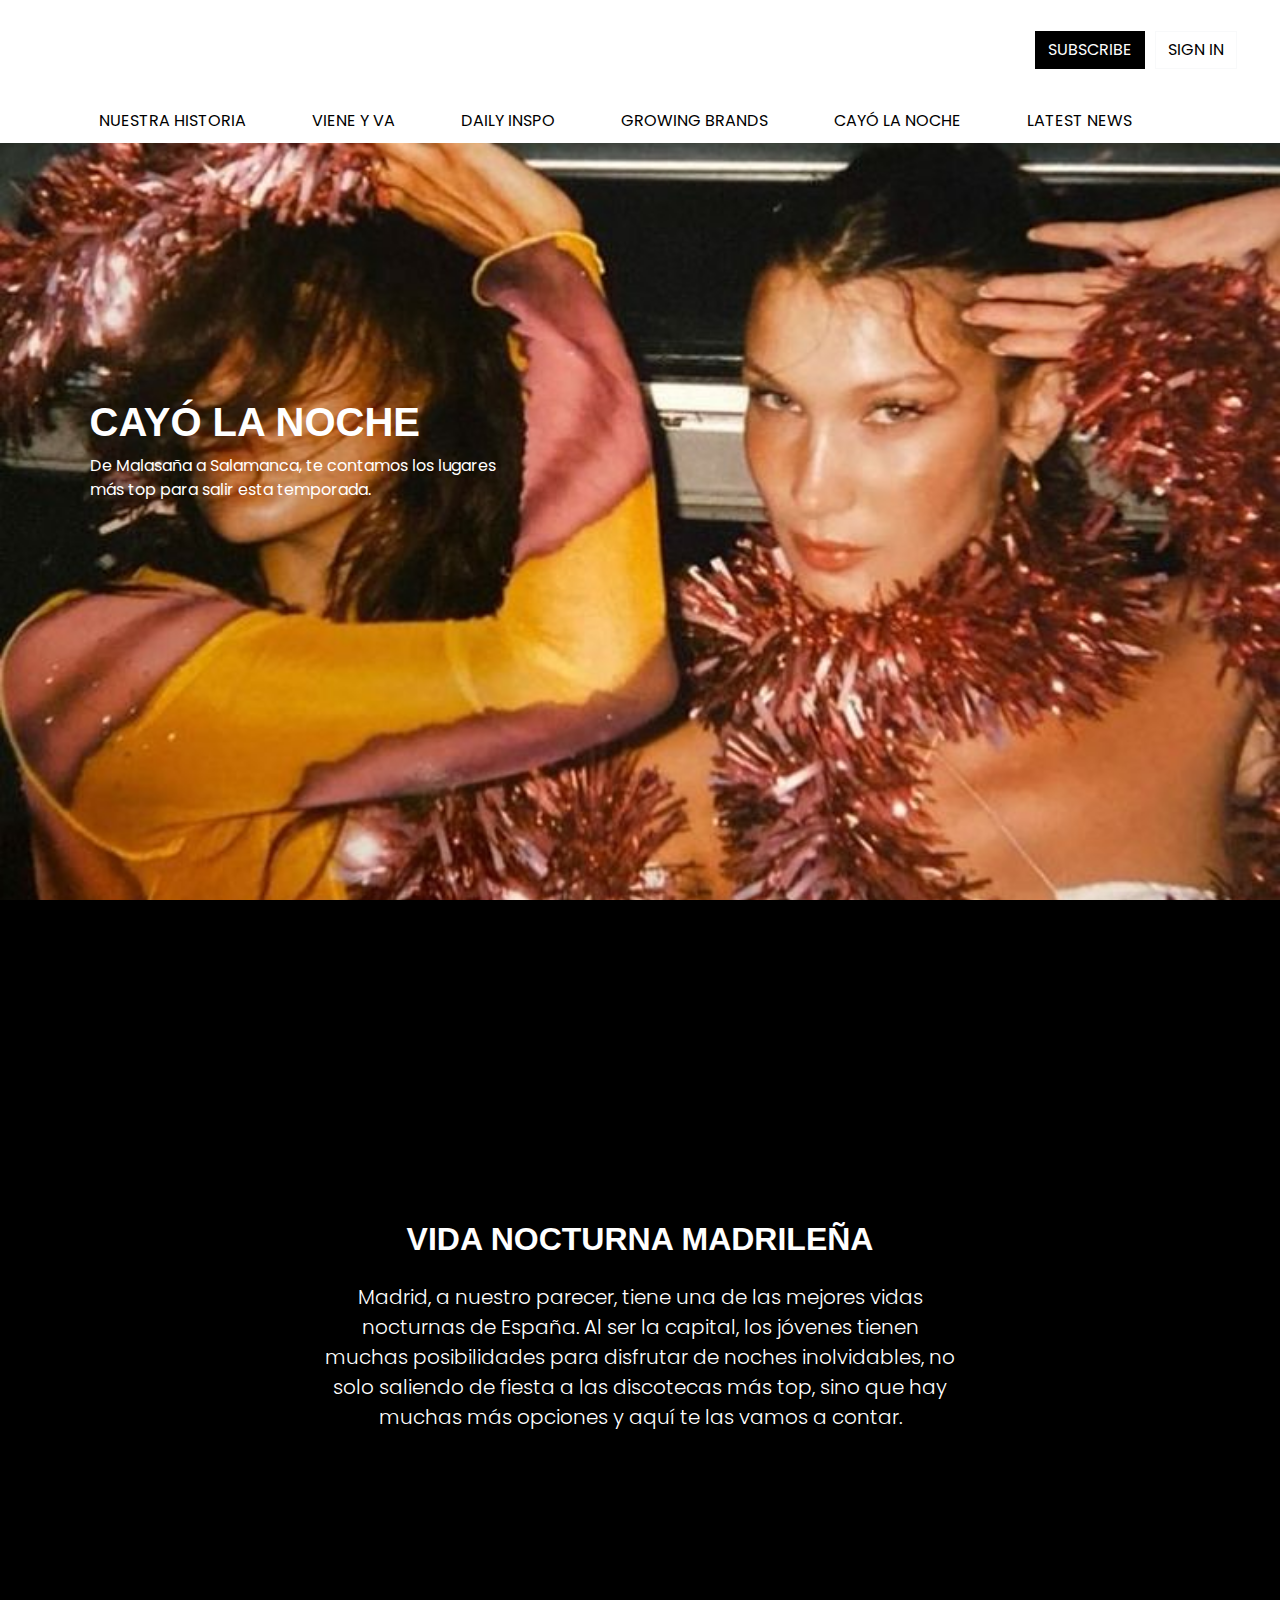
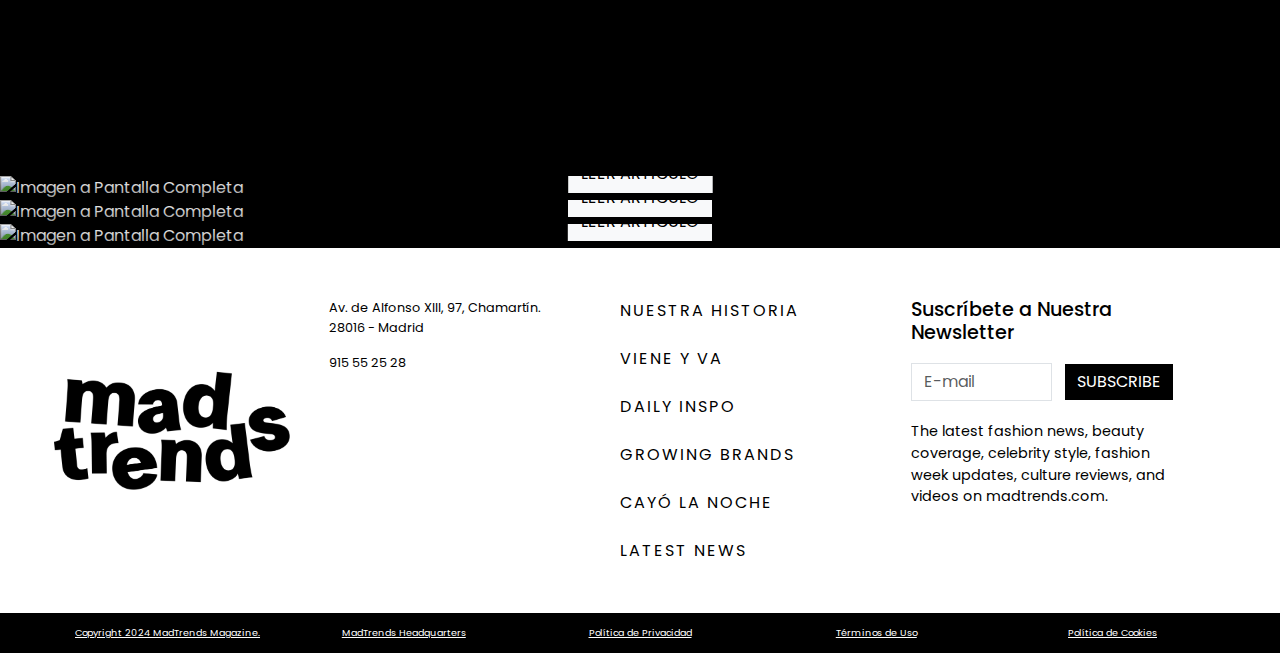
==== cayolanochepag.html @ 578b7a1d "tipografía" ====
<!DOCTYPE html>

<html lang="es">

<head>

    <title>Cayó la Noche</title>
    <meta charset="utf-8">
    <meta name="viewport" content="width=device-width, initial-scale=1.0" />
    <meta http-equiv="X-UA-Compatible" content="ie=edge" />
    <link rel="stylesheet" href="https://use.typekit.net/qhm8wqj.css" />

    <meta charset="UTF-8">
    <meta name="viewport" content="width=device-width, initial-scale=1.0">
    <title>Modal de Texto Grande</title>
    <link href="https://cdn.jsdelivr.net/npm/bootstrap@5.3.0/dist/css/bootstrap.min.css" rel="stylesheet">

    <!-- BOOTSTRAP -->
    <link rel="stylesheet" href="https://cdn.jsdelivr.net/npm/bootstrap@5.3.3/dist/css/bootstrap.min.css" />
        
    <!-- AOS CSS -->
    <link href="https://unpkg.com/aos@2.3.1/dist/aos.css" rel="stylesheet">
    
    <!-- CUSTOM CSS     -->
    <link rel="stylesheet" href="css/style.css"/>
        
    <!-- JQUERY -->
    <script src="https://cdnjs.cloudflare.com/ajax/libs/jquery/3.7.1/jquery.js" integrity="sha512-+k1pnlgt4F1H8L7t3z95o3/KO+o78INEcXTbnoJQ/F2VqDVhWoaiVml/OEHv9HsVgxUaVW+IbiZPUJQfF/YxZw==" crossorigin="anonymous" referrerpolicy="no-referrer"></script>
    
    <!-- AOS JS -->
    <script src="https://unpkg.com/aos@2.3.1/dist/aos.js"></script>

    <!-- Typed.js CDN -->
    <script src="https://unpkg.com/typed.js@2.1.0/dist/typed.umd.js"></script>
 
     <!-- Enlace tipografías -->
     <link rel="preconnect" href="https://fonts.googleapis.com">
     <link rel="preconnect" href="https://fonts.gstatic.com" crossorigin>
     <link href="https://fonts.googleapis.com/css2?family=Poppins:wght@300;500;700;900&display=swap" rel="stylesheet">
 
     <link rel="preconnect" href="https://fonts.googleapis.com">
     <link rel="preconnect" href="https://fonts.gstatic.com" crossorigin>
     <link href="https://fonts.googleapis.com/css2?family=Paytone+One&display=swap" rel="stylesheet">
 
    <!-- Inserción del favicon -->
    <link href="img/home/madtrendslogofavicon.png" rel="icon" type="image/home/png">

    <!-- Flickity CSS -->
    <link rel="stylesheet" href="https://unpkg.com/flickity@2/dist/flickity.min.css">
        
    <!-- Iconos Font Awesome -->
    <script src="https://kit.fontawesome.com/4fff95fcfc.js" crossorigin="anonymous"></script>
    
    
    <!-- Meta Viewport -->
     <meta name="viewport" content="width=device-width,initial-scale=1.0">

    <!-- JQUERY SE DEBE CARGAR SIEMPRE ANTES DE MI SCRIPT -->
    <script src="https://cdnjs.cloudflare.com/ajax/libs/jquery/3.7.1/jquery.min.js" 
    integrity="sha512-v2CJ7UaYy4JwqLDIrZUI/4hqeoQieOmAZNXBeQyjo21dadnwR+8ZaIJVT8EE2iyI61OV8e6M8PP2/4hpQINQ/g=="
    crossorigin="anonymous" referrerpolicy="no-referrer"> </script>


</head>

<body>
    
    <header>

        <div class="header-container">
            <img src="img/noche/nocheheader.jpeg" alt="Imagen de Noche" class="full-width-header">
             <!-- Texto superpuesto -->
        <div class="overlay-text">
            <h1 class="text-start mb-2">CAYÓ LA NOCHE</h1>
            <p class="text-start mb-0">De Malasaña a Salamanca, te contamos los lugares <br> más top para salir esta temporada.</p>
        </div>

            <div class="menu">
                <!-- NAVBAR PRINCIPAL -->
                <nav class="navbar navbar-expand-lg fixed-top">
                    <div class="container-fluid d-flex align-items-center">
                        <!-- Botón de menú hamburguesa -->
                        <button class="navbar-toggler" type="button" data-bs-toggle="collapse" data-bs-target="#navbarNav" aria-controls="navbarNav" aria-expanded="false" aria-label="Toggle navigation">
                            <span class="navbar-toggler-icon"></span>
                        </button>
    
                        <!-- Espacio a la izquierda para centrar el logo -->
                        <div class="d-flex flex-grow-1"></div>
                        <!-- Logo centrado -->
                        <a class="navbar-brand mx-auto" href="#" style="position: absolute; left: 50%; transform: translateX(-50%);">
                            <img id="logo" src="img/home/madtrendslogoblanco.png" alt="MadTrends" class="img-fluid" style="max-height: 10%;">
                        </a>
                        <!-- Botones pegados al margen derecho -->
                        <div class="d-flex flex-grow-1 justify-content-end">
                            <button class="btn btn-light me-2">SUBSCRIBE</button>
                            <button class="btn btn-outline-light">SIGN IN</button>
                        </div>
                    </div>
                    <!-- SUBMENÚ -->
                <div class="submenu navbar-expand-lg">
                    <div class="container-fluid">
                        <ul class="navbar-nav">
                            <li class="nav-item">
                                <a class="nav-link" href="#historia" onclick="closeMenu()">NUESTRA HISTORIA</a>
                            </li>
                            <li class="nav-item">
                                <a class="nav-link" href="#vieneyva" onclick="closeMenu()">VIENE Y VA</a>
                            </li>
                            <li class="nav-item">
                                <a class="nav-link" href="#dailyinspo" onclick="closeMenu()">DAILY INSPO</a>
                            </li>
                            <li class="nav-item">
                                <a class="nav-link" href="#growingbrands" onclick="closeMenu()">GROWING BRANDS</a>
                            </li>
                            <li class="nav-item">
                                <a class="nav-link" href="#cayolanoche" onclick="closeMenu()">CAYÓ LA NOCHE</a>
                            </li>
                            <li class="nav-item">
                                <a class="nav-link" href="#news" onclick="closeMenu()">LATEST NEWS</a>
                            </li>
                        </ul>
                    </div>
                </div>
            </div> 
        </div>
                </nav>
              
                
       
    </header>
      
    <section id="vidanocturna">
        <div class="container text-center">
            <h2 class="mb-4">VIDA NOCTURNA MADRILEÑA</h2>
            <p class="lead mb-4"> Madrid, a nuestro parecer, tiene una de las mejores vidas nocturnas de España. Al ser la capital, los jóvenes tienen muchas posibilidades para disfrutar de noches inolvidables, no solo saliendo de fiesta a las discotecas más top, sino que hay muchas más opciones 
                y aquí te las vamos a contar. </p>
        </div>
    </section>


        <div class="nocheimages">
            <div class="container-fluid">
                <div class="row">
                    <!-- Sección MALASAÑA -->
                    <div class="col-12 p-0">
                        <div class="image-container">
                            <img src="img/noche/11.jpg" alt="Imagen a Pantalla Completa" class="full-width-image">
                            <div class="overlay">
                                <h2>MALASAÑA</h2>
                                <a href="#" class="btn btn-light me-2" data-bs-toggle="modal" data-bs-target="#myModal1">LEER ARTÍCULO</a>
                            </div>
                        </div>
                    </div>
            
                    <!-- Modal para MALASAÑA -->
                    <div class="modal fade" id="myModal1" tabindex="-1" aria-labelledby="modalTitle1" aria-hidden="true">
                        <div class="modal-dialog modal-dialog-centered modal-lg">
                            <div class="modal-content text-center" style="padding: 20px;">
                                <div class="modal-header border-0">
                                    <h2 class="modal-title w-100 text-black" id="modalTitle1">MALASAÑA</h2>
                                </div>
                                <div class="modal-body">
                                    <p class="text-black">En Malasaña, hay un montón de bares baratos donde la gente más artística y en tendencia se junta para tomar algo en bares llenos de ambiente y típicos de la cultura copística de la ciudad. 

                                        <br><br>Como recomendación, te invitamos a probar Gilda Haus para un copeo electrónico y el Bar La Estrella como el sitio top para tomar copas con lo más de lo más español. </p>
                                </div>
                                <div class="modal-footer border-0 d-flex justify-content-center">
                                    <button type="button" class="btn btn-dark me-2" data-bs-dismiss="modal">VIDA NOCTURNA</button>
                                </div>
                            </div>
                        </div>
                    </div>
            
                    <!-- Sección CHUECA -->
                    <div class="col-12 p-0">
                        <div class="image-container">
                            <img src="img/noche/n2.jpg" alt="Imagen a Pantalla Completa" class="full-width-image">
                            <div class="overlay">
                                <h2>CHUECA</h2>
                                <a href="#" class="btn btn-light me-2" data-bs-toggle="modal" data-bs-target="#myModal2">LEER ARTÍCULO</a>
                            </div>
                        </div>
                    </div>
            
                    <!-- Modal para CHUECA -->
                    <div class="modal fade" id="myModal2" tabindex="-1" aria-labelledby="modalTitle2" aria-hidden="true">
                        <div class="modal-dialog modal-dialog-centered modal-lg">
                            <div class="modal-content text-center" style="padding: 20px;">
                                <div class="modal-header border-0">
                                    <h2 class="modal-title w-100 text-black" id="modalTitle2">CHUECA</h2>
                                </div>
                                <div class="modal-body">
                                    <p class="text-black">Si te va el buen rollo y la diversión sin prejuicios, Chueca es tu lugar. 

                                        <br><br>El barrio icónico que acoge a fondo a la comunidad LGTBIQ+, no solo está lleno de color y celebración, si no que  tiene los brazos abiertos para vivir experiencias en las discotecas de moda del momento. La música varía desde el pop hasta la electrónica, así que hay algo for everyone. 
                                        
                                        <br><br>Pásate por Lucky Dragon, un bar clandestino de estilo grafitero japonés que te volará la cabeza.</p> 
                                </div>
                                <div class="modal-footer border-0 d-flex justify-content-center">
                                    <button type="button" class="btn btn-dark me-2" data-bs-dismiss="modal">VIDA NOCTURNA</button>
                                </div>
                            </div>
                        </div>
                    </div>
            
                    <!-- Sección SALAMANCA -->
                    <div class="col-12 p-0">
                        <div class="image-container">
                            <img src="img/noche/n3.jpg" alt="Imagen a Pantalla Completa" class="full-width-image">
                            <div class="overlay">
                                <h2>SALAMANCA</h2>
                                <a href="#" class="btn btn-light me-2" data-bs-toggle="modal" data-bs-target="#myModal3">LEER ARTÍCULO</a>
                            </div>
                        </div>
                    </div>
            
                    <!-- Modal para SALAMANCA -->
                    <div class="modal fade" id="myModal3" tabindex="-1" aria-labelledby="modalTitle3" aria-hidden="true">
                        <div class="modal-dialog modal-dialog-centered modal-lg">
                            <div class="modal-content text-center" style="padding: 20px;">
                                <div class="modal-header border-0">
                                    <h2 class="modal-title w-100 text-black" id="modalTitle3">SALAMANCA</h2>
                                </div>
                                <div class="modal-body">
                                    <p class="text-black">La zona más pija de la ciudad, también es el lugar ideal para salir de fiesta con las mayores influencias del momento. 

                                        <br><br>Puedes conocer La Discoteca, donde recientemente ha sido vista la 
                                        cantante Dua Lipa con su actual pareja (que ya habíamos visto anteriormente con su ex en el mismo lugar, Aaron Piper). 
                                        
                                        <br><br>También está Vandido, en plena calle de Goya y con un ambiente más adulto (+25) los fines de semana, donde podrás encontrarte tanto a 
                                        Esther Expósito como a Mario Casas.</p>
                                </div>
                                <div class="modal-footer border-0 d-flex justify-content-center">
                                    <button type="button" class="btn btn-dark me-2" data-bs-dismiss="modal">VIDA NOCTURNA</button>
                                </div>
                            </div>
                        </div>
                    </div>
                </div>
            </div>
            
            
            

    </section>
   
    
     <!-- Footer superior -->
<footer class="footer-top">
    <div class="container">
        <div class="row">
            <div class="col-md-3 footer-column">
                <div class="footer-logo">
                    <img src="img/home/madtrendslogonegro.png" alt="Logo Madtrends" class="img-fluid"> <!-- Asegúrate de usar la ruta correcta -->
                </div>
            </div>
            <div class="col-md-3 footer-direction">
                <ul class="list-unstyled">
                    <p>Av. de Alfonso XIII,  97, Chamartín. <br> 28016 - Madrid</p>
                    <p>915 55 25 28</p>
                </ul>
            </div>
            <div class="col-md-3 list-column footer-column">
                    <li class="list-item">
                        <a class="list-link" href="#historia">NUESTRA HISTORIA</a>
                    </li>
                    <li class="list-item">
                        <a class="list-link" href="#vieneyva">VIENE Y VA</a>
                    </li>
                    <li class="list-item">
                        <a class="list-link" href="#dailyinspo">DAILY INSPO</a>
                    </li>
                    <li class="list-item">
                        <a class="list-link" href="#growingbrands">GROWING BRANDS</a>
                    </li>
                    <li class="list-item">
                        <a class="list-link" href="#cayolanoche">CAYÓ LA NOCHE</a>
                    </li>
                    <li class="list-item">
                        <a class="list-link" href="#news">LATEST NEWS</a>
                    </li>
            </div>
            <div class="form col-md-3 newsletter-column text-black">
                <h5>Suscríbete a Nuestra Newsletter</h5>
                <form class="d-flex align-items-center">
                    <div class="form-group me-2">
                        <input type="email" class="form-control" id="newsletterEmail" placeholder="E-mail">
                    </div>
                    <button type="submit" class="btn btn-light form-btn">SUBSCRIBE</button> <!-- Cambié la clase a 'form-btn' -->
                </form>
                <p class="mt-3 text-black">The latest fashion news, beauty coverage, celebrity style, fashion week updates, culture reviews, and videos on madtrends.com.</p>
            </div>
                
            </div>
        </div>
    </div>
</footer>

<!-- Footer inferior -->
<footer class="footer-bottom">
    <div class="container-fluid">
        <div class="footer-columns row text-center align-items-center" style="height: 100%;">
            <div class="col footer-column"> <p> Copyright 2024 MadTrends Magazine. </p> </div>
            <div class="col footer-column"> <p> MadTrends Headquarters </p> </div>
            <div class="col footer-column"> <p> Política de Privacidad </p> </div>
            <div class="col footer-column"> <p> Términos de Uso </p> </div> 
            <div class="col footer-column"> <p> Política de Cookies </p> </div>        
        </div>
    </div>
</footer>









       

     
  <!-- CHART JS CDN -->
  <script src="https://cdn.jsdelivr.net/npm/chart.js"></script>
  <script src="https://unpkg.com/flickity@2/dist/flickity.pkgd.min.js"></script>
  <script src="js/script.js"></script>
  <script src="https://cdn.jsdelivr.net/npm/bootstrap@5.3.3/dist/js/bootstrap.bundle.min.js"></script>
  
  </body>
  
  </html>
---- css/style.css ----
*{
    margin: 0;
    box-sizing: border-box;
    font-family: var(--fuenteGeneral);
    scroll-behavior: smooth;
    color: white;
}

:root {
    --color1: rgb(255, 255, 255);
    --color2: rgb(0, 0, 0);
    --color3: #ff0e87;
    --background-color1: rgb(255, 255, 255);
    --background-color2: rgb(0, 0, 0);
    --background-color3: #ff0e87;
    --fuenteTitulos: "Kanit", sans-serif;
    --fuenteGeneral: 'Poppins', sans-serif;

}

img {
    width: 100%;
    height: auto;
    object-fit: cover;
    margin-right: 0;
    
}

body {
    background-color: var(--background-color2);
}

h1 ,
h2,
h3, 
h4 {
    font-weight: 700;
    font-style: normal;
    font-family: var(--fuenteTitulos);
}

.btn {
    margin: 5px !important;
}

.btn-light:hover {
    background-color: var(--background-color3); /* Fondo oscuro */
    color: var(--color1); /* Texto blanco */
    border-color: var(--color3);
    transition: 0.5s;
    
}

/* Header */

.container {
    margin: 0;
    padding: 0;
}

.navbar {
    padding: 2%;
}
.navbar-brand {
    width: 10%;
}

.navbar-nav .nav-link {
    padding: 10px 10px; /* Ajustar padding vertical y horizontal */
}

.navbar-nav .nav-item {
    margin-right: 50px; /* Espacio entre los elementos */
} 

.nav-link:hover {
color: var(--color3) !important;
}

.my-color-btn {
    background-color: var(--background-color2);
}

/* Estilo para el contenedor principal del menú */
.menu {
    position: relative;
    z-index: 999;
    
}

.submenu {
    display: none;
    position: absolute;
    top: 100%; /* Colocar justo debajo del navbar principal */
    left: 0;
    width: 100%;
    background-color: var(--background-color1); /* Fondo del submenú */
    z-index: 1000;
    z-index: 996;
}

@media (min-width: 700px) {
.menu:hover {
    background-color: var(--background-color1);
    z-index: 995;
  } 

.menu:hover .btn-light {
    background-color: var(--background-color2); /* Fondo oscuro */
    color: var(--color1); /* Texto blanco */
    border-color: var(--color2);
    
}

.menu:hover .btn-outline-light {
    color: var(--color2); /* Texto oscuro */
    border-color: none; /* Borde blanco */
}

.menu:hover .btn-light:hover {
    background-color: var(--background-color3); /* Fondo oscuro */
    color: var(--color1); /* Texto blanco */
    border-color: var(--color3);
    
}

.menu:hover .btn-outline-light:hover {
    color: var(--color3); /* Texto blanco */
    border-color: var(--color3);
}

/* Mostrar el submenú al hacer hover sobre el contenedor del menú */
.menu:hover .submenu {
    display: block;
}

/* Estilos para los enlaces del submenú */
.submenu .nav-link {
    padding: 10px 15px;
    color: #000000;
    text-align: center;
}

.submenu .navbar-nav {
    flex-direction: row; /* Para que los elementos estén en una fila */
    justify-content: center;
    margin: 0;
    padding: 0;
}

.submenu .nav-item {
    list-style: none;
}
}

.btn {
    border-radius: 0;
}

.navbar:hover {
    background-color: var(--background-color1);
    z-index: 999;
}
.navbar-toggler {
    border: none; /* Quitar el borde del botón */
}

/* Cambiar el color del icono del menú hamburguesa */
.navbar-toggler-icon {
    background-color: none; /* Color del icono del menú */
}

/* Mostrar el botón hamburguesa solo en pantallas pequeñas y al hacer hover en el navbar */
@media (max-width: 700px) {
    
}



video { 
    position: absolute;
    top: 0;
    left: 0;
    width: 100%;
    height: 100%;
    object-fit: cover;
    object-position: center;
    z-index: 790;
}
div#fashion {
  min-height: 100vh;
  display: flex;
  align-items: center;
  justify-content: center;
}


/* Contenedor del video */
.video-container {
    position: relative; /* Asegúrate de que el contenedor sea relativo */
    height: 100vh; /* Esto asegura que el video ocupe toda la altura del viewport */
    overflow: hidden; /* Evita que el contenido salga del contenedor */
}

.video-container video {
    position: absolute; /* Posiciona el video dentro del contenedor */
    top: 50%;
    left: 50%;
    min-width: 100%; /* Asegúrate de que cubra todo el ancho */
    min-height: 100%; /* Asegúrate de que cubra toda la altura */
    width: auto; /* Mantiene la proporción */
    height: auto; /* Mantiene la proporción */
    transform: translate(-50%, -50%); /* Centra el video */
}

/* Contenedor de la imagen */
.header-container {
    position: relative;
    width: 100%;
    height: 100vh;
    background-size: cover;

}

.full-width-header {
    width: 100%;
    height: 100%; /* La imagen se ajustará a la altura del contenedor */
    object-fit: cover; /* Asegura que la imagen se recorte correctamente */
}


/* Texto superpuesto */
.overlay-text {
    position: absolute; /* Para superponer el texto sobre el video */
    top: 50%; /* Centrado verticalmente */
    left: 0; /* Pegado al margen izquierdo */
    transform: translateY(-50%); /* Ajusta para centrar verticalmente */
    color: var(--color1);
    padding-left: 7%; /* Espaciado a la izquierda */
    z-index: 800;
}


/* SECCIONES */

.text-right .btn-click {
    color: var(--color1); /* Cambia el color del texto del botón */
    transition: 0.5s;
}

.text-right:hover .btn-click .arrow {
    color: var(--color3); /* Cambia el color del ícono */
    transition: 0.5s;
}

.text-right:hover .btn-click {
    color: var(--color3); /* Cambia el color del texto del botón */
    transition: 0.5s;
}

.text-right:hover .btn-click .arrow {
    color: var(--color3); /* Cambia el color del ícono */
    transition: 0.5s;
}

.btn-link:hover {
    text-decoration: none; /* Quita el subrayado de los enlaces */
    transition: 0.5s;
    color: var(--background-color3);
}


/* NUESTRA HISTORIA */

#historia {
    padding: 20%; /* Padding vertical de 50px */
}

.white-text {
    color: var(--color1);
}



/* VIENE Y VA */

#vieneyva {
    padding: 50px 0; /* Espacio superior e inferior */
    
}

.text-left {
    margin-left: 8%; /* Espacio adicional desde el margen izquierdo */
}

.arrow {
    margin-left: 5px; /* Espacio entre el texto y la flecha */
    color: var(--color1);
}

.container-cards {
    padding: 5%;
    border-radius: 0; /* Sin esquinas redondeadas */
}

.card {
    transition: transform 0.3s ease; /* Suaviza la transición */
    cursor: pointer; /* Cambia el cursor al pasar sobre la tarjeta */
    margin: 10px; /* Margen entre las tarjetas */
    border: none; /* Sin borde */
    background-color: transparent; /* Sin color de fondo */
    border-radius: 0; /* Sin esquinas redondeadas */
}

/* Estilo para la tarjeta expandida */
.card:hover {
    transform: scale(1.1); /* Aumenta el tamaño de la tarjeta al hacer hover */
}

/* Estilo para reducir las tarjetas adyacentes */
.card:not(:hover) {
    transform: scale(0.9); /* Reduce el tamaño de las tarjetas no seleccionadas */
}

.card-text {
    letter-spacing: 2px;
}


/* DAILY INSPO */
.inspotextcontainer {
    padding-right: 20%;
    padding-left: 20%;
    padding-top: 20%;
    padding-bottom: 15%;
}
.slick-carousel {
    padding-bottom: 15%;
}

/* GROWING BRANDS */

.brandsimages {
    padding-top: 7%;
    padding-bottom: 7%;
}

.full-width-image {
    width: 100%; /* Abarca todo el ancho de la pantalla */
    height: auto; /* Mantiene la proporción de la imagen */
    display: block; /* Elimina espacio en blanco debajo de la imagen */
}

.image-container {
    position: relative; /* Para el posicionamiento del overlay */
}

/* Capa de degradado */
.image-container::before {
    content: "";
    position: absolute;
    top: 0;
    left: 0;
    width: 100%;
    height: 100%;
    background: linear-gradient(to bottom, rgba(255, 255, 255, 0), rgba(0, 0, 0, 0.435)); /* Degradado de blanco a negro con 20% de opacidad */
    z-index: 1; /* Colocar detrás del contenido de la imagen */
}


.overlay {
    position: absolute;
    bottom: 10%; /* Pegado a la parte inferior */
    left: 50%;
    transform: translateX(-50%); /* Centrar horizontalmente */
    color: var(--color1);
    text-align: center; /* Centrar texto */
    z-index: 2; /* Asegura que el contenido esté por encima del degradado */
}

.overlay p, .overlay h2 {
    margin: 2px; /* Eliminar márgenes */
}

.btn {
    margin-top: 10px; /* Espacio entre el botón y el subtítulo */
}

.image-container {
    position: relative;
    overflow: hidden; /* Para que el zoom no se salga del contenedor */
}

.full-width-image {
    width: 100%;
    height: auto;
    transition: transform 0.5s ease; /* Transición suave para el zoom */
}

.image-container:hover .full-width-image {
    transform: scale(1.1); /* Hace zoom al 110% al hacer hover */
}


  
/* CAYÓ LA NOCHE */

 #cayolanoche {
    padding-bottom: 3%;
    padding-bottom: 7%;
} 

.container-noche {
    padding: 6%;  
     
}

.container-texto {
    padding-left:6%;
}


/* LATEST NEWS */

.container-news {
    padding: 5%;
    border-radius: 0; /* Sin esquinas redondeadas */
}

.card-body {
    flex-grow: 1; /* Permite que el cuerpo de la tarjeta crezca para ocupar el espacio disponible */
    padding: 9%;
}

.card-news {
    transition: transform 0.3s ease; /* Suaviza la transición */
    cursor: pointer; /* Cambia el cursor al pasar sobre la tarjeta */
    margin: 10px; /* Margen entre las tarjetas */
    border: none; /* Sin borde */
    background-color: var(--background-color1);
    border-radius: 0; /* Sin esquinas redondeadas */
    color: var(--color2) !important;
    margin-bottom: 20px; /* Margen inferior para separar las tarjetas */
    height: 100%; /* Para que todas las tarjetas tengan la misma altura */
    display: flex;
    flex-direction: column;
}

.card-body {
    flex-grow: 1; /* Permite que el cuerpo de la tarjeta crezca para ocupar el espacio disponible */
    margin-bottom: 5px; /* Margen inferior para separar el subtítulo */
}

.card-text {
    font-weight: bold;
    margin-bottom: 5px; /* Margen inferior para separar el subtítulo */
    line-height: 1.5; /* Ajusta el interlineado */
    letter-spacing: 10;
}

.card-title {
    margin-bottom: 10px; /* Margen inferior para separar los elementos */
    line-height: 1.5; /* Ajusta el interlineado */
    margin-bottom: 10px; /* Margen inferior para separar los elementos */
}

h9 {
    font-size: 0.9rem; /* Ajuste del tamaño de la fuente para h9 */
    color: rgb(157, 157, 157); /* Cambiar el color del texto */
    line-height: 1.5; /* Ajusta el interlineado */
}


/* Asegurar que las tarjetas tengan la misma altura */
.row-equal-height .col-md-4 {
    display: flex;
    flex-direction: column;
}

.row-equal-height .card-news {
    flex: 1;
}





/* VIENE Y VA PÁGINA */

#vieneyva {
    padding-bottom: 3%;
    padding-bottom: 7%;
} 

.container-vieneyva {
    padding-left: 6%;
    padding-right: 6%;
    padding-top: 6%;
    padding-bottom: 6%;



}
.container-texto {
    padding-right: 6%;
}
    

/* CAYÓ LA NOCHE PÁGINA */

#vidanocturna {
    padding: 25%; /* Padding vertical de 50px */
}

.modal-content {
    border-radius: 0; /* Elimina las esquinas redondeadas */
}

.modal-body {
 padding-right: 15%;
 padding-left: 15%;
}

.btn-dark:hover {
    background-color: var(--background-color3); /* Fondo oscuro */
    color: #fff; /* Texto blanco */ 
    border-color: var(--color3);
}



/* FOOTER */

.footer-top {
    background-color: var(--background-color1);
    color: var(--color2) !important;
    justify-content: center; /* Centra horizontalmente */
    align-items: center; /* Centra verticalmente */
    padding: 3%;
}

.footer-logo {
    padding: 5%;
}





.footer-bottom {
    background-color: var(--background-color2);
    color: var(--color1);
    padding: 1%;
}
.footer-logo {
    text-align: center;
}

.footer-columns {
    margin-right: 2%;
    margin-left: 2%;
}
.footer-column {
    display: flex;
    justify-content: center; /* Centra horizontalmente */
    align-items: center; /* Centra verticalmente */  
}

.list-column {
    display: flex;
    flex-direction: column; /* Asegura que los elementos se apilen verticalmente */
    align-items: flex-start; /* Alinea los elementos a la izquierda */

}

.list-item {
    padding: 0 !important;
}

.footer-direction {
    display: flex;
    margin-top: 1%;
    margin-bottom: 1%;
}

.footer-direction p {
    color: var(--color2) !important;
    font-size: 0.8rem;
}

.footer-column p {
    font-size: 0.6rem; /* Ajusta el tamaño del texto aquí */
    margin-bottom: 0 !important;
    color: var(--color1);
    text-decoration: underline;
}

.footer-column p:hover {
    text-decoration: none;
}

.list-link:hover {
    color: var(--color3);
}

.newsletter-column {
    display: flex;
    flex-direction: column; /* Asegura que los elementos se apilen verticalmente */
    align-items: flex-start; /* Alinea los elementos a la izquierda */
    margin-top: 1%;
}

.newsletter-column h5 {
    margin-bottom: 15px; /* Espacio entre el título y el formulario */
font-size: 1.2rem;
}

.newsletter-column p {
    margin-top: 15px; /* Espacio entre el formulario y el texto descriptivo */
    font-size: 0.9rem; /* Ajusta el tamaño del texto según lo desees */
}

/* Estilos para los enlaces del submenú */
.list-link {
    padding: 0;
    color: var(--color2);
    line-height: 3; /* Ajusta el interlineado */
    letter-spacing: 2px;
    text-decoration: none; /* Quita el subrayado de los enlaces */
}

.form-control {
    border-radius: 0; /* Elimina el redondeado del input */
}

.form-btn {
    background-color: var(--background-color2); /* Cambia el color de fondo a negro */
    color: var(--color1); 
    border: none; /* Sin borde */
    transition: background-color 0.3s ease; /* Transición suave para el hover */
}

.form-btn:hover {
    background-color: var(--background-color3); /* Cambia el color de fondo al hacer hover (gris oscuro) */
    color: var(--color1); /* Asegúrate de que el color del texto se mantenga visible */
}
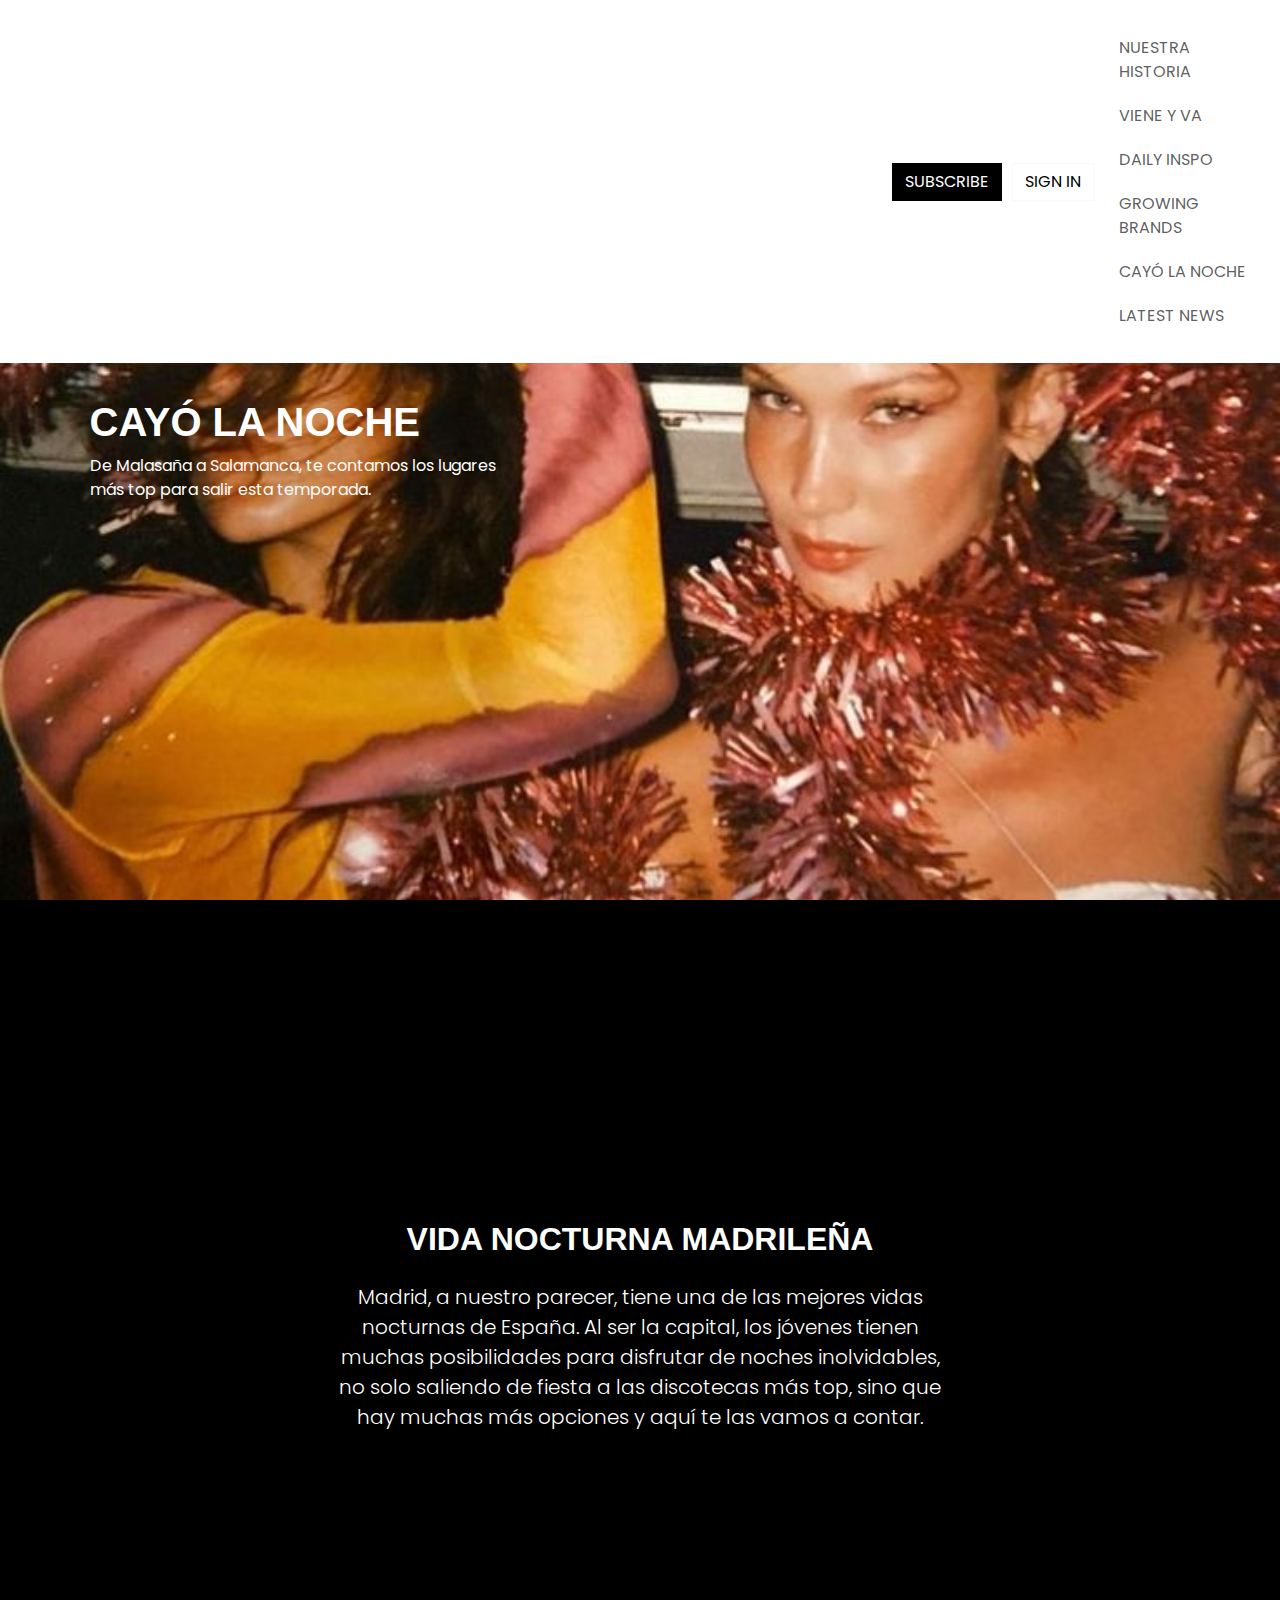
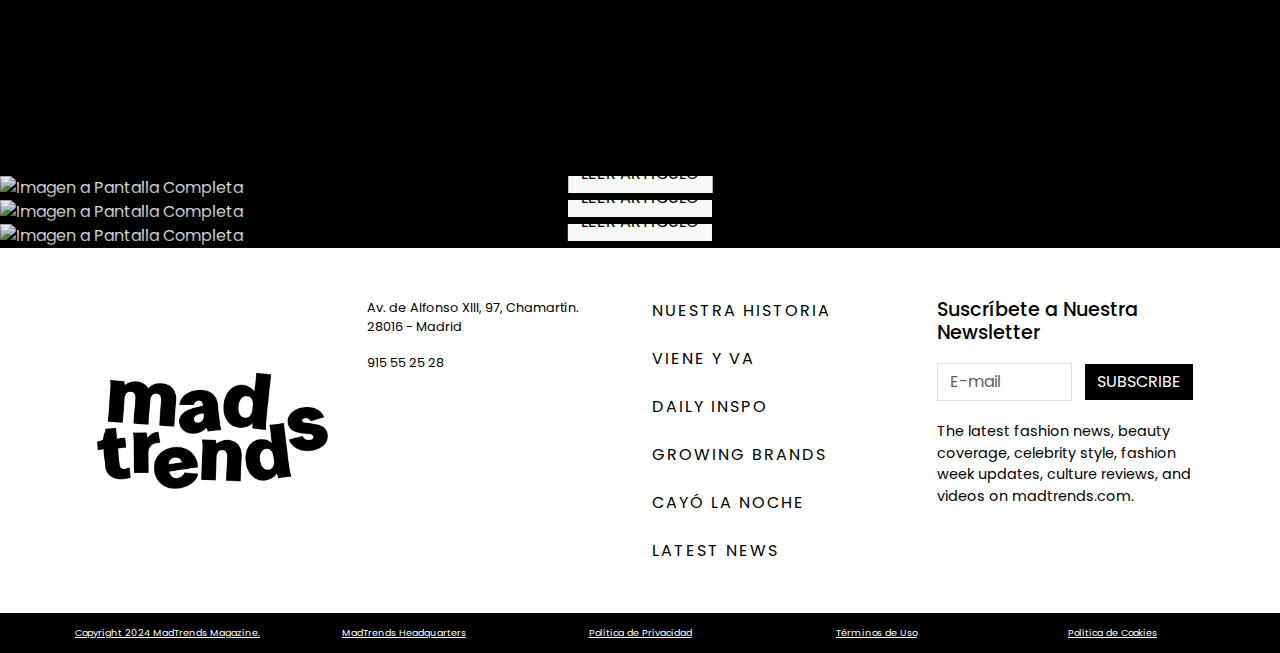
==== commit 8ba39b10: "responsive 450px listo" ====
--- a/cayolanochepag.html
+++ b/cayolanochepag.html
@@ -75,56 +75,57 @@
             <p class="text-start mb-0">De Malasaña a Salamanca, te contamos los lugares <br> más top para salir esta temporada.</p>
         </div>
 
-            <div class="menu">
-                <!-- NAVBAR PRINCIPAL -->
-                <nav class="navbar navbar-expand-lg fixed-top">
-                    <div class="container-fluid d-flex align-items-center">
-                        <!-- Botón de menú hamburguesa -->
-                        <button class="navbar-toggler" type="button" data-bs-toggle="collapse" data-bs-target="#navbarNav" aria-controls="navbarNav" aria-expanded="false" aria-label="Toggle navigation">
-                            <span class="navbar-toggler-icon"></span>
-                        </button>
-    
-                        <!-- Espacio a la izquierda para centrar el logo -->
-                        <div class="d-flex flex-grow-1"></div>
-                        <!-- Logo centrado -->
-                        <a class="navbar-brand mx-auto" href="#" style="position: absolute; left: 50%; transform: translateX(-50%);">
-                            <img id="logo" src="img/home/madtrendslogoblanco.png" alt="MadTrends" class="img-fluid" style="max-height: 10%;">
-                        </a>
-                        <!-- Botones pegados al margen derecho -->
-                        <div class="d-flex flex-grow-1 justify-content-end">
-                            <button class="btn btn-light me-2">SUBSCRIBE</button>
-                            <button class="btn btn-outline-light">SIGN IN</button>
-                        </div>
-                    </div>
-                    <!-- SUBMENÚ -->
-                <div class="submenu navbar-expand-lg">
-                    <div class="container-fluid">
-                        <ul class="navbar-nav">
-                            <li class="nav-item">
-                                <a class="nav-link" href="#historia" onclick="closeMenu()">NUESTRA HISTORIA</a>
-                            </li>
-                            <li class="nav-item">
-                                <a class="nav-link" href="#vieneyva" onclick="closeMenu()">VIENE Y VA</a>
-                            </li>
-                            <li class="nav-item">
-                                <a class="nav-link" href="#dailyinspo" onclick="closeMenu()">DAILY INSPO</a>
-                            </li>
-                            <li class="nav-item">
-                                <a class="nav-link" href="#growingbrands" onclick="closeMenu()">GROWING BRANDS</a>
-                            </li>
-                            <li class="nav-item">
-                                <a class="nav-link" href="#cayolanoche" onclick="closeMenu()">CAYÓ LA NOCHE</a>
-                            </li>
-                            <li class="nav-item">
-                                <a class="nav-link" href="#news" onclick="closeMenu()">LATEST NEWS</a>
-                            </li>
-                        </ul>
+        <div class="menu">
+            <!-- NAVBAR PRINCIPAL -->
+            <nav class="navbar navbar-expand-lg fixed-top">
+                <div class="container-fluid d-flex align-items-center">
+                    <!-- Botón de menú hamburguesa -->
+                    <button class="navbar-toggler" type="button" data-bs-toggle="collapse" data-bs-target="#navbarNav" aria-controls="navbarNav" aria-expanded="false" aria-label="Toggle navigation">
+                        <!-- Aquí reemplazas el SVG de Bootstrap con el ícono que prefieras -->
+                        <i class="fas fa-bars"></i> <!-- Usando Font Awesome como ejemplo -->
+                    </button>
+        
+                    <!-- Espacio entre el logo y los botones -->
+                    <div class="d-flex flex-grow-1"></div>
+        
+                    <!-- Logo -->
+                    <a class="navbar-brand mx-auto" href="#" style="position: absolute; left: 50%; transform: translateX(-50%);">
+                        <img id="logo" src="img/home/madtrendslogoblanco.png" alt="MadTrends" class="img-fluid" style="max-height: 10%;">
+                    </a>
+        
+                    <!-- Botones de SUSCRÍBETE y ENTRAR (solo visibles en pantallas grandes) -->
+                    <div class="d-flex flex-grow-1 justify-content-end d-none d-lg-flex">
+                        <button class="btn btn-light me-2">SUBSCRIBE</button>
+                        <button class="btn btn-outline-light">SIGN IN</button>
                     </div>
                 </div>
-            </div> 
-        </div>
-                </nav>
-              
+        
+                <!-- SUBMENÚ (COLAPSABLE) -->
+                <div class="collapse navbar-collapse" id="navbarNav">
+                    <ul class="navbar-nav flex-column w-100">
+                        <li class="nav-item">
+                            <a class="nav-link" href="#historia">NUESTRA HISTORIA</a>
+                        </li>
+                        <li class="nav-item">
+                            <a class="nav-link" href="#vieneyva">VIENE Y VA</a>
+                        </li>
+                        <li class="nav-item">
+                            <a class="nav-link" href="#dailyinspo">DAILY INSPO</a>
+                        </li>
+                        <li class="nav-item">
+                            <a class="nav-link" href="#growingbrands">GROWING BRANDS</a>
+                        </li>
+                        <li class="nav-item">
+                            <a class="nav-link" href="#cayolanoche">CAYÓ LA NOCHE</a>
+                        </li>
+                        <li class="nav-item">
+                            <a class="nav-link" href="#news">LATEST NEWS</a>
+                        </li>
+                    </ul>
+                </div>
+            </nav>
+        </div>
+        
                 
        
     </header>
@@ -325,6 +326,13 @@
   <script src="https://unpkg.com/flickity@2/dist/flickity.pkgd.min.js"></script>
   <script src="js/script.js"></script>
   <script src="https://cdn.jsdelivr.net/npm/bootstrap@5.3.3/dist/js/bootstrap.bundle.min.js"></script>
+  <!-- Scripts de Bootstrap -->
+<script src="https://code.jquery.com/jquery-3.5.1.slim.min.js"></script>
+<script src="https://stackpath.bootstrapcdn.com/bootstrap/4.5.2/js/bootstrap.bundle.min.js"></script>
+  <!-- SCRIPT DE SLICK -->
+<script src="https://cdnjs.cloudflare.com/ajax/libs/jquery/3.6.0/jquery.min.js"></script>
+<script src="https://cdnjs.cloudflare.com/ajax/libs/slick-carousel/1.8.1/slick.min.js"></script>
+
   
   </body>
   
--- a/css/style.css
+++ b/css/style.css
@@ -23,11 +23,13 @@
     height: auto;
     object-fit: cover;
     margin-right: 0;
+    border-radius: 0 !important;
     
 }
 
 body {
     background-color: var(--background-color2);
+
 }
 
 h1 ,
@@ -41,11 +43,12 @@
 
 .btn {
     margin: 5px !important;
+    border-radius: 0;
 }
 
 .btn-light:hover {
-    background-color: var(--background-color3); /* Fondo oscuro */
-    color: var(--color1); /* Texto blanco */
+    background-color: var(--background-color3); 
+    color: var(--color1); 
     border-color: var(--color3);
     transition: 0.5s;
     
@@ -53,9 +56,13 @@
 
 /* Header */
 
-.container {
-    margin: 0;
-    padding: 0;
+
+.d-flex.justify-content-between {
+    gap: 2rem; /* Ajusta este valor para el espacio deseado */
+}
+
+.justify-content-between {
+    justify-content: space-between !important;
 }
 
 .navbar {
@@ -66,12 +73,8 @@
 }
 
 .navbar-nav .nav-link {
-    padding: 10px 10px; /* Ajustar padding vertical y horizontal */
-}
-
-.navbar-nav .nav-item {
-    margin-right: 50px; /* Espacio entre los elementos */
-} 
+    padding: 10px 10px; 
+}
 
 .nav-link:hover {
 color: var(--color3) !important;
@@ -81,60 +84,56 @@
     background-color: var(--background-color2);
 }
 
-/* Estilo para el contenedor principal del menú */
+
 .menu {
     position: relative;
-    z-index: 999;
-    
+    z-index: 999; 
 }
 
 .submenu {
     display: none;
     position: absolute;
-    top: 100%; /* Colocar justo debajo del navbar principal */
+    top: 100%; 
     left: 0;
     width: 100%;
-    background-color: var(--background-color1); /* Fondo del submenú */
+    background-color: var(--background-color1); 
     z-index: 1000;
     z-index: 996;
 }
 
-@media (min-width: 700px) {
 .menu:hover {
     background-color: var(--background-color1);
     z-index: 995;
   } 
 
 .menu:hover .btn-light {
-    background-color: var(--background-color2); /* Fondo oscuro */
-    color: var(--color1); /* Texto blanco */
+    background-color: var(--background-color2); 
+    color: var(--color1); 
     border-color: var(--color2);
     
 }
 
 .menu:hover .btn-outline-light {
-    color: var(--color2); /* Texto oscuro */
-    border-color: none; /* Borde blanco */
+    color: var(--color2); 
+    border-color: none; 
 }
 
 .menu:hover .btn-light:hover {
-    background-color: var(--background-color3); /* Fondo oscuro */
-    color: var(--color1); /* Texto blanco */
+    background-color: var(--background-color3); 
+    color: var(--color1);
     border-color: var(--color3);
     
 }
 
 .menu:hover .btn-outline-light:hover {
-    color: var(--color3); /* Texto blanco */
+    color: var(--color3); 
     border-color: var(--color3);
 }
 
-/* Mostrar el submenú al hacer hover sobre el contenedor del menú */
 .menu:hover .submenu {
     display: block;
 }
 
-/* Estilos para los enlaces del submenú */
 .submenu .nav-link {
     padding: 10px 15px;
     color: #000000;
@@ -142,7 +141,7 @@
 }
 
 .submenu .navbar-nav {
-    flex-direction: row; /* Para que los elementos estén en una fila */
+    flex-direction: row; 
     justify-content: center;
     margin: 0;
     padding: 0;
@@ -151,31 +150,14 @@
 .submenu .nav-item {
     list-style: none;
 }
-}
-
-.btn {
-    border-radius: 0;
-}
 
 .navbar:hover {
     background-color: var(--background-color1);
     z-index: 999;
 }
 .navbar-toggler {
-    border: none; /* Quitar el borde del botón */
-}
-
-/* Cambiar el color del icono del menú hamburguesa */
-.navbar-toggler-icon {
-    background-color: none; /* Color del icono del menú */
-}
-
-/* Mostrar el botón hamburguesa solo en pantallas pequeñas y al hacer hover en el navbar */
-@media (max-width: 700px) {
-    
-}
-
-
+    border: none; 
+}
 
 video { 
     position: absolute;
@@ -194,49 +176,43 @@
   justify-content: center;
 }
 
-
-/* Contenedor del video */
 .video-container {
-    position: relative; /* Asegúrate de que el contenedor sea relativo */
-    height: 100vh; /* Esto asegura que el video ocupe toda la altura del viewport */
-    overflow: hidden; /* Evita que el contenido salga del contenedor */
+    position: relative;
+    height: 100vh; 
+    overflow: hidden; 
 }
 
 .video-container video {
-    position: absolute; /* Posiciona el video dentro del contenedor */
+    position: absolute; 
     top: 50%;
     left: 50%;
-    min-width: 100%; /* Asegúrate de que cubra todo el ancho */
-    min-height: 100%; /* Asegúrate de que cubra toda la altura */
-    width: auto; /* Mantiene la proporción */
-    height: auto; /* Mantiene la proporción */
-    transform: translate(-50%, -50%); /* Centra el video */
-}
-
-/* Contenedor de la imagen */
+    min-width: 100%; 
+    min-height: 100%; 
+    width: auto; 
+    height: auto; 
+    transform: translate(-50%, -50%);
+}
+
 .header-container {
     position: relative;
     width: 100%;
     height: 100vh;
     background-size: cover;
-
 }
 
 .full-width-header {
     width: 100%;
-    height: 100%; /* La imagen se ajustará a la altura del contenedor */
-    object-fit: cover; /* Asegura que la imagen se recorte correctamente */
-}
-
-
-/* Texto superpuesto */
+    height: 100%; 
+    object-fit: cover; 
+}
+
 .overlay-text {
-    position: absolute; /* Para superponer el texto sobre el video */
-    top: 50%; /* Centrado verticalmente */
-    left: 0; /* Pegado al margen izquierdo */
-    transform: translateY(-50%); /* Ajusta para centrar verticalmente */
+    position: absolute; 
+    top: 50%; 
+    left: 0; 
+    transform: translateY(-50%); 
     color: var(--color1);
-    padding-left: 7%; /* Espaciado a la izquierda */
+    padding-left: 7%; 
     z-index: 800;
 }
 
@@ -244,27 +220,27 @@
 /* SECCIONES */
 
 .text-right .btn-click {
-    color: var(--color1); /* Cambia el color del texto del botón */
+    color: var(--color1); 
     transition: 0.5s;
 }
 
 .text-right:hover .btn-click .arrow {
-    color: var(--color3); /* Cambia el color del ícono */
+    color: var(--color3); 
     transition: 0.5s;
 }
 
 .text-right:hover .btn-click {
-    color: var(--color3); /* Cambia el color del texto del botón */
+    color: var(--color3); 
     transition: 0.5s;
 }
 
 .text-right:hover .btn-click .arrow {
-    color: var(--color3); /* Cambia el color del ícono */
+    color: var(--color3); 
     transition: 0.5s;
 }
 
 .btn-link:hover {
-    text-decoration: none; /* Quita el subrayado de los enlaces */
+    text-decoration: none; 
     transition: 0.5s;
     color: var(--background-color3);
 }
@@ -273,7 +249,7 @@
 /* NUESTRA HISTORIA */
 
 #historia {
-    padding: 20%; /* Padding vertical de 50px */
+    padding: 20%; 
 }
 
 .white-text {
@@ -285,42 +261,58 @@
 /* VIENE Y VA */
 
 #vieneyva {
-    padding: 50px 0; /* Espacio superior e inferior */
-    
-}
-
-.text-left {
-    margin-left: 8%; /* Espacio adicional desde el margen izquierdo */
+    padding: 50px 0;   
 }
 
 .arrow {
-    margin-left: 5px; /* Espacio entre el texto y la flecha */
+    margin-left: 5px; 
     color: var(--color1);
 }
 
 .container-cards {
     padding: 5%;
-    border-radius: 0; /* Sin esquinas redondeadas */
+    border-radius: 0; 
 }
 
 .card {
-    transition: transform 0.3s ease; /* Suaviza la transición */
-    cursor: pointer; /* Cambia el cursor al pasar sobre la tarjeta */
-    margin: 10px; /* Margen entre las tarjetas */
-    border: none; /* Sin borde */
-    background-color: transparent; /* Sin color de fondo */
-    border-radius: 0; /* Sin esquinas redondeadas */
-}
-
-/* Estilo para la tarjeta expandida */
+    transition: transform 0.3s ease; 
+    cursor: pointer; 
+    margin: 10px; 
+    border: none; 
+    background-color: transparent; 
+    border-radius: 0; 
+}
+
+
 .card:hover {
-    transform: scale(1.1); /* Aumenta el tamaño de la tarjeta al hacer hover */
-}
-
-/* Estilo para reducir las tarjetas adyacentes */
-.card:not(:hover) {
-    transform: scale(0.9); /* Reduce el tamaño de las tarjetas no seleccionadas */
-}
+    transform: scale(1.1);
+}
+
+.container-cards {
+    padding: 5%;
+    border-radius: 0; 
+}
+
+.card {
+    transition: transform 0.3s ease; 
+    cursor: pointer; 
+    margin: 10px; 
+    border: none; 
+    background-color: transparent; 
+    border-radius: 0 !important; 
+}
+
+
+.card:hover {
+    transform: scale(1.1);
+}
+
+
+
+.card-text {
+    letter-spacing: 2px;
+}
+
 
 .card-text {
     letter-spacing: 2px;
@@ -338,6 +330,8 @@
     padding-bottom: 15%;
 }
 
+
+
 /* GROWING BRANDS */
 
 .brandsimages {
@@ -346,16 +340,15 @@
 }
 
 .full-width-image {
-    width: 100%; /* Abarca todo el ancho de la pantalla */
-    height: auto; /* Mantiene la proporción de la imagen */
-    display: block; /* Elimina espacio en blanco debajo de la imagen */
+    width: 100%; 
+    height: auto; 
+    display: block; 
 }
 
 .image-container {
-    position: relative; /* Para el posicionamiento del overlay */
-}
-
-/* Capa de degradado */
+    position: relative; 
+}
+
 .image-container::before {
     content: "";
     position: absolute;
@@ -363,42 +356,41 @@
     left: 0;
     width: 100%;
     height: 100%;
-    background: linear-gradient(to bottom, rgba(255, 255, 255, 0), rgba(0, 0, 0, 0.435)); /* Degradado de blanco a negro con 20% de opacidad */
-    z-index: 1; /* Colocar detrás del contenido de la imagen */
-}
-
+    background: linear-gradient(to bottom, rgba(255, 255, 255, 0), rgba(0, 0, 0, 0.435)); /
+
+}
 
 .overlay {
     position: absolute;
-    bottom: 10%; /* Pegado a la parte inferior */
+    bottom: 10%; 
     left: 50%;
-    transform: translateX(-50%); /* Centrar horizontalmente */
+    transform: translateX(-50%); 
     color: var(--color1);
-    text-align: center; /* Centrar texto */
-    z-index: 2; /* Asegura que el contenido esté por encima del degradado */
+    text-align: center; 
+    z-index: 2; 
 }
 
 .overlay p, .overlay h2 {
-    margin: 2px; /* Eliminar márgenes */
+    margin: 2px; 
 }
 
 .btn {
-    margin-top: 10px; /* Espacio entre el botón y el subtítulo */
+    margin-top: 10px; 
 }
 
 .image-container {
     position: relative;
-    overflow: hidden; /* Para que el zoom no se salga del contenedor */
+    overflow: hidden; 
 }
 
 .full-width-image {
     width: 100%;
     height: auto;
-    transition: transform 0.5s ease; /* Transición suave para el zoom */
+    transition: transform 0.5s ease; 
 }
 
 .image-container:hover .full-width-image {
-    transform: scale(1.1); /* Hace zoom al 110% al hacer hover */
+    transform: scale(1.1);
 }
 
 
@@ -422,56 +414,62 @@
 
 /* LATEST NEWS */
 
+#news {
+    padding: 2rem 0;
+}
+
+/* Ajustes de tarjetas */
+
+
 .container-news {
     padding: 5%;
-    border-radius: 0; /* Sin esquinas redondeadas */
+    border-radius: 0; 
 }
 
 .card-body {
-    flex-grow: 1; /* Permite que el cuerpo de la tarjeta crezca para ocupar el espacio disponible */
+    flex-grow: 1; 
     padding: 9%;
 }
 
 .card-news {
-    transition: transform 0.3s ease; /* Suaviza la transición */
-    cursor: pointer; /* Cambia el cursor al pasar sobre la tarjeta */
-    margin: 10px; /* Margen entre las tarjetas */
-    border: none; /* Sin borde */
+    width: 100%;
+    transition: transform 0.3s ease; 
+    cursor: pointer;
+    margin: 10px; 
+    border: none; 
     background-color: var(--background-color1);
-    border-radius: 0; /* Sin esquinas redondeadas */
+    border-radius: 0; 
     color: var(--color2) !important;
-    margin-bottom: 20px; /* Margen inferior para separar las tarjetas */
-    height: 100%; /* Para que todas las tarjetas tengan la misma altura */
+    margin-bottom: 20px; 
+    height: 100%; 
     display: flex;
     flex-direction: column;
 }
 
 .card-body {
-    flex-grow: 1; /* Permite que el cuerpo de la tarjeta crezca para ocupar el espacio disponible */
-    margin-bottom: 5px; /* Margen inferior para separar el subtítulo */
+    flex-grow: 1; 
+    margin-bottom: 5px; 
 }
 
 .card-text {
     font-weight: bold;
-    margin-bottom: 5px; /* Margen inferior para separar el subtítulo */
-    line-height: 1.5; /* Ajusta el interlineado */
+    margin-bottom: 5px; 
+    line-height: 1.5; 
     letter-spacing: 10;
 }
 
 .card-title {
-    margin-bottom: 10px; /* Margen inferior para separar los elementos */
-    line-height: 1.5; /* Ajusta el interlineado */
-    margin-bottom: 10px; /* Margen inferior para separar los elementos */
+    margin-bottom: 10px; 
+    line-height: 1.5; 
+    margin-bottom: 10px; 
 }
 
 h9 {
-    font-size: 0.9rem; /* Ajuste del tamaño de la fuente para h9 */
-    color: rgb(157, 157, 157); /* Cambiar el color del texto */
-    line-height: 1.5; /* Ajusta el interlineado */
-}
-
-
-/* Asegurar que las tarjetas tengan la misma altura */
+    font-size: 0.9rem; 
+    color: rgb(157, 157, 157); 
+    line-height: 1.5; 
+}
+
 .row-equal-height .col-md-4 {
     display: flex;
     flex-direction: column;
@@ -480,9 +478,6 @@
 .row-equal-height .card-news {
     flex: 1;
 }
-
-
-
 
 
 /* VIENE Y VA PÁGINA */
@@ -498,22 +493,21 @@
     padding-top: 6%;
     padding-bottom: 6%;
 
-
-
 }
 .container-texto {
     padding-right: 6%;
+    padding-top: 6%;
 }
     
 
 /* CAYÓ LA NOCHE PÁGINA */
 
 #vidanocturna {
-    padding: 25%; /* Padding vertical de 50px */
+    padding: 25%; 
 }
 
 .modal-content {
-    border-radius: 0; /* Elimina las esquinas redondeadas */
+    border-radius: 0; 
 }
 
 .modal-body {
@@ -522,8 +516,8 @@
 }
 
 .btn-dark:hover {
-    background-color: var(--background-color3); /* Fondo oscuro */
-    color: #fff; /* Texto blanco */ 
+    background-color: var(--background-color3); 
+    color: var(--color1); 
     border-color: var(--color3);
 }
 
@@ -534,18 +528,14 @@
 .footer-top {
     background-color: var(--background-color1);
     color: var(--color2) !important;
-    justify-content: center; /* Centra horizontalmente */
-    align-items: center; /* Centra verticalmente */
+    justify-content: center; 
+    align-items: center; 
     padding: 3%;
 }
 
 .footer-logo {
     padding: 5%;
 }
-
-
-
-
 
 .footer-bottom {
     background-color: var(--background-color2);
@@ -562,14 +552,14 @@
 }
 .footer-column {
     display: flex;
-    justify-content: center; /* Centra horizontalmente */
-    align-items: center; /* Centra verticalmente */  
+    justify-content: center; 
+    align-items: center;  
 }
 
 .list-column {
     display: flex;
-    flex-direction: column; /* Asegura que los elementos se apilen verticalmente */
-    align-items: flex-start; /* Alinea los elementos a la izquierda */
+    flex-direction: column; 
+    align-items: flex-start; 
 
 }
 
@@ -589,7 +579,7 @@
 }
 
 .footer-column p {
-    font-size: 0.6rem; /* Ajusta el tamaño del texto aquí */
+    font-size: 0.6rem; 
     margin-bottom: 0 !important;
     color: var(--color1);
     text-decoration: underline;
@@ -605,42 +595,236 @@
 
 .newsletter-column {
     display: flex;
-    flex-direction: column; /* Asegura que los elementos se apilen verticalmente */
-    align-items: flex-start; /* Alinea los elementos a la izquierda */
+    flex-direction: column; 
+    align-items: flex-start; 
     margin-top: 1%;
 }
 
 .newsletter-column h5 {
-    margin-bottom: 15px; /* Espacio entre el título y el formulario */
+    margin-bottom: 15px; 
 font-size: 1.2rem;
 }
 
 .newsletter-column p {
-    margin-top: 15px; /* Espacio entre el formulario y el texto descriptivo */
-    font-size: 0.9rem; /* Ajusta el tamaño del texto según lo desees */
+    margin-top: 15px; 
+    font-size: 0.9rem; 
 }
 
 /* Estilos para los enlaces del submenú */
 .list-link {
     padding: 0;
     color: var(--color2);
-    line-height: 3; /* Ajusta el interlineado */
+    line-height: 3; 
     letter-spacing: 2px;
-    text-decoration: none; /* Quita el subrayado de los enlaces */
+    text-decoration: none; 
 }
 
 .form-control {
-    border-radius: 0; /* Elimina el redondeado del input */
+    border-radius: 0; 
 }
 
 .form-btn {
-    background-color: var(--background-color2); /* Cambia el color de fondo a negro */
+    background-color: var(--background-color2); 
     color: var(--color1); 
-    border: none; /* Sin borde */
-    transition: background-color 0.3s ease; /* Transición suave para el hover */
+    border: none; 
+    transition: background-color 0.3s ease; 
 }
 
 .form-btn:hover {
-    background-color: var(--background-color3); /* Cambia el color de fondo al hacer hover (gris oscuro) */
-    color: var(--color1); /* Asegúrate de que el color del texto se mantenga visible */
-}+    background-color: var(--background-color3); 
+    color: var(--color1); 
+}
+
+
+
+
+
+/* Responsive */
+
+/* Movil */
+@media (max-width: 450px) { 
+
+h1 {
+        font-size: 40px;
+}
+
+.container h2 {
+        font-size: 20px;
+}
+
+
+.submenu {
+    display: none;
+    position: absolute;
+    top: 100%; /* Coloca el submenú justo debajo del menú principal */
+    left: 0;
+    width: 100%;
+    background-color: #fff; /* Fondo opcional */
+    box-shadow: none !important;
+}
+
+/* Muestra el submenú al hacer hover sobre el navbar */
+.navbar:hover .submenu {
+    display: flex;
+}
+
+/* Estilo de los elementos del submenú como fila y centrados */
+.submenu .nav-item {
+    display: inline-block;
+    flex: 1;
+    text-align: center;
+}
+
+.submenu .nav-link {
+    color: #333; /* Color del texto */
+    padding: 10px;
+    text-transform: uppercase;
+}
+
+/* Alinea el submenú en el centro de la pantalla */
+.navbar-nav {
+    justify-content: center;
+}
+
+/* Eliminar el margen predeterminado del botón hamburguesa */
+.navbar-toggler {
+    margin: 0 !important; /* Elimina cualquier margen aplicado */
+    padding: 0; /* Si necesitas eliminar también el padding */
+}
+
+/* Eliminar el borde y la sombra al hacer clic en el botón hamburguesa */
+.navbar-toggler:focus {
+    outline: none !important; /* Elimina el contorno */
+    box-shadow: none !important; /* Elimina la sombra de enfoque */
+}
+
+/* También asegurarte de que el icono del botón hamburguesa no tenga borde */
+.navbar-toggler {
+    border: none !important; /* Elimina el borde que genera Bootstrap */
+    background-color: transparent; /* Si no deseas un fondo */
+}
+
+/* Asegurarse de que el icono sea visible al hacer hover sobre el navbar */
+.navbar:hover .navbar-toggler {
+    display: block;
+}
+
+/* Ocultar el icono predeterminado */
+.navbar-toggler-icon {
+    display: none;
+}
+
+/* Estilo para el ícono personalizado */
+.navbar-toggler i {
+    font-size: 30px; /* Tamaño del icono */
+    color: white;    /* Color del icono en su estado normal */
+    transition: color 0.3s ease;
+    margin: 0 !important; /* Elimina cualquier margen aplicado */
+    padding: 0; /* Si necesitas eliminar también el padding */
+}
+
+/* Cambiar el color del icono cuando se hace hover sobre el navbar */
+.navbar:hover .navbar-toggler i {
+    color: black;    /* Color del icono al hacer hover */
+}
+
+
+
+
+ 
+
+    /* Botones a la derecha: desaparecen en pantallas pequeñas */
+.d-flex.justify-content-end {
+        display: none; /* Esconder los botones en pantallas pequeñas */
+}
+
+    /* Cambiar el comportamiento de la navegación */
+.navbar-collapse {
+        text-align: center;
+        background-color: var(--background-color1); /* Fondo completo para el submenú */
+        width: 100%;
+        padding: 2rem 0;
+}
+
+.navbar-nav {
+        flex-direction: column;
+}
+
+.navbar-nav .nav-item {
+        margin: 1rem 0;
+}
+
+.navbar-nav .nav-link {
+        font-size: 18px;
+        padding: 15px 0;
+}
+
+/* Hacer que el submenú se despliegue solo al hacer clic */
+.navbar-collapse.show {
+        display: block;
+}
+
+/* Historia */  
+#historia {
+    padding-right: 10%;
+    padding-left: 10%;
+    padding-top: 20%;
+    padding-bottom: 20%;
+}
+
+
+/* Daily Inspo */
+
+.inspotextcontainer {
+    padding-right: 10%;
+    padding-left: 10%;
+    padding-top: 10%;
+    padding-bottom: 10%;
+}
+
+/* Cayó la Noche */
+
+#cayolanoche {
+padding-bottom: 0 !important; 
+padding-top: 7%;
+}
+.container-texto {
+padding: 8%;
+}
+
+/* News */
+
+.container-news .container {
+    padding: 2%;
+}
+.card-news {
+    margin: 0 auto; /* Centra cada card */
+    margin-bottom: 1em;
+}
+
+.footer-direction {
+   padding-left: 2em;
+   padding-top: 1em;
+}
+
+.text-left {
+    margin-left: 1em;
+}
+.newsletter-column {
+   padding-left: 2em;
+   padding-top: 2em;
+   padding-bottom: 1em;
+}
+
+.footer-column p {
+    font-size: 0.2em;
+}
+
+    
+}
+
+
+    
+
+
+
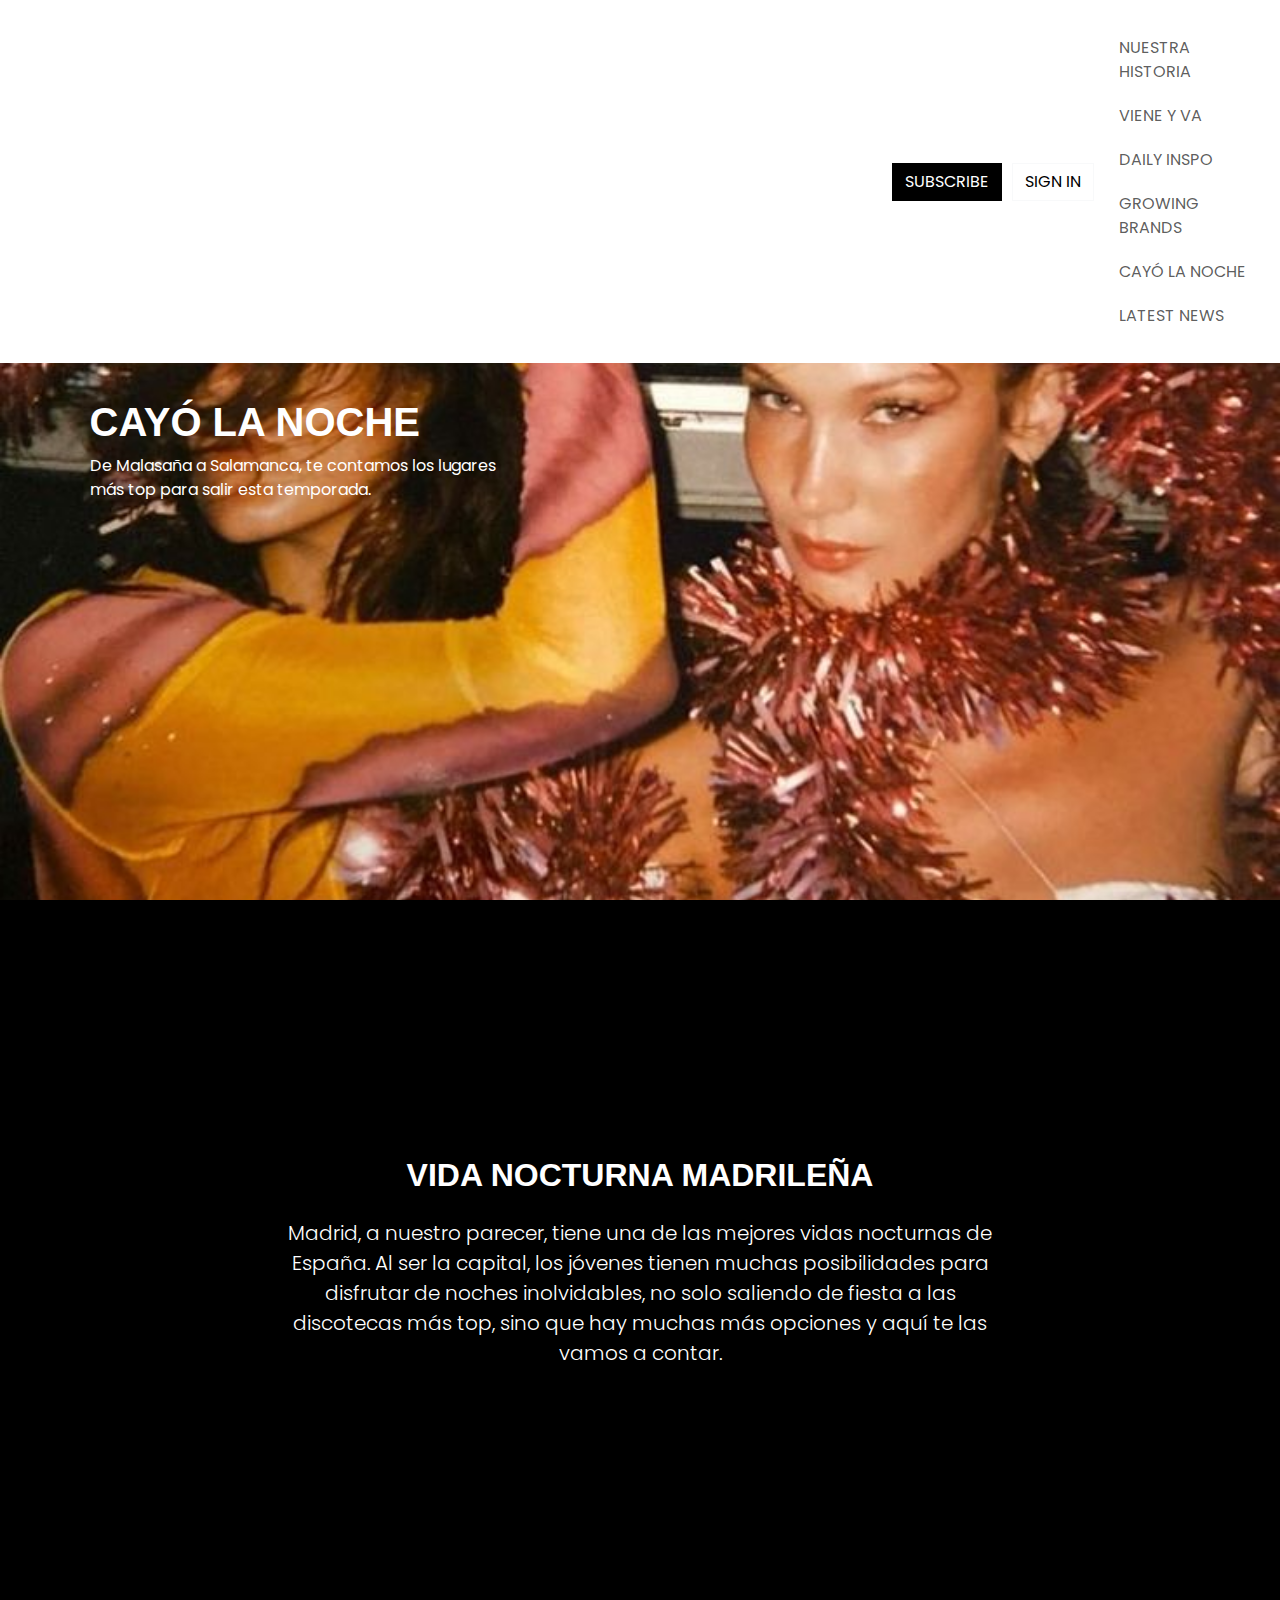
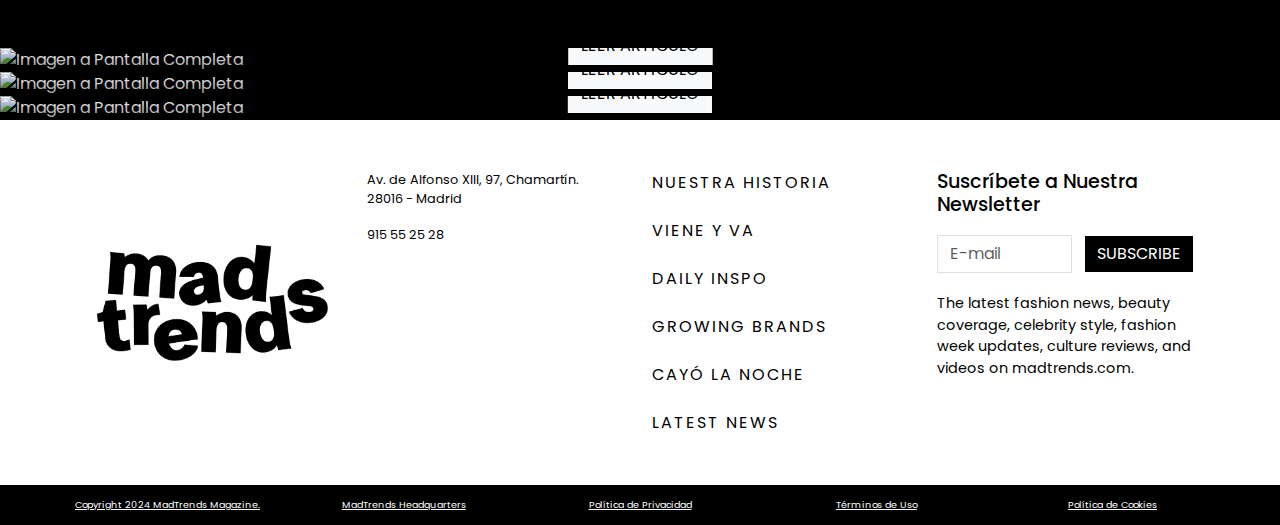
==== commit c01370c1: "modales home" ====
--- a/cayolanochepag.html
+++ b/cayolanochepag.html
@@ -130,7 +130,7 @@
        
     </header>
       
-    <section id="vidanocturna">
+    <section id="historia">
         <div class="container text-center">
             <h2 class="mb-4">VIDA NOCTURNA MADRILEÑA</h2>
             <p class="lead mb-4"> Madrid, a nuestro parecer, tiene una de las mejores vidas nocturnas de España. Al ser la capital, los jóvenes tienen muchas posibilidades para disfrutar de noches inolvidables, no solo saliendo de fiesta a las discotecas más top, sino que hay muchas más opciones 
--- a/css/style.css
+++ b/css/style.css
@@ -58,7 +58,7 @@
 
 
 .d-flex.justify-content-between {
-    gap: 2rem; /* Ajusta este valor para el espacio deseado */
+    gap: 2rem; 
 }
 
 .justify-content-between {
@@ -136,7 +136,7 @@
 
 .submenu .nav-link {
     padding: 10px 15px;
-    color: #000000;
+    color: var(--color2);
     text-align: center;
 }
 
@@ -149,6 +149,8 @@
 
 .submenu .nav-item {
     list-style: none;
+    margin: 1%; 
+
 }
 
 .navbar:hover {
@@ -610,7 +612,6 @@
     font-size: 0.9rem; 
 }
 
-/* Estilos para los enlaces del submenú */
 .list-link {
     padding: 0;
     color: var(--color2);
@@ -641,6 +642,12 @@
 
 /* Responsive */
 
+/* Ordenador */
+@media (max-width: 1920px) { 
+    
+       
+}
+
 /* Movil */
 @media (max-width: 450px) { 
 
@@ -656,19 +663,32 @@
 .submenu {
     display: none;
     position: absolute;
-    top: 100%; /* Coloca el submenú justo debajo del menú principal */
+    top: 100%; 
     left: 0;
     width: 100%;
-    background-color: #fff; /* Fondo opcional */
+    background-color: var(--background-color1);
     box-shadow: none !important;
 }
 
-/* Muestra el submenú al hacer hover sobre el navbar */
+.submenu .navbar-nav {
+    flex-direction: column; 
+    text-align: center;
+}
+
+.navbar-nav .nav-item {
+    margin: 1rem 0; 
+}
+
+.navbar-nav .nav-link {
+    font-size: 18px;
+    padding: 15px 0;
+}
+
 .navbar:hover .submenu {
     display: flex;
 }
 
-/* Estilo de los elementos del submenú como fila y centrados */
+
 .submenu .nav-item {
     display: inline-block;
     flex: 1;
@@ -676,78 +696,72 @@
 }
 
 .submenu .nav-link {
-    color: #333; /* Color del texto */
+    color: #333; 
     padding: 10px;
     text-transform: uppercase;
 }
 
-/* Alinea el submenú en el centro de la pantalla */
 .navbar-nav {
     justify-content: center;
 }
 
-/* Eliminar el margen predeterminado del botón hamburguesa */
+
 .navbar-toggler {
-    margin: 0 !important; /* Elimina cualquier margen aplicado */
-    padding: 0; /* Si necesitas eliminar también el padding */
-}
-
-/* Eliminar el borde y la sombra al hacer clic en el botón hamburguesa */
+    margin: 0 !important; 
+    padding: 0; 
+}
+
+
 .navbar-toggler:focus {
-    outline: none !important; /* Elimina el contorno */
-    box-shadow: none !important; /* Elimina la sombra de enfoque */
-}
-
-/* También asegurarte de que el icono del botón hamburguesa no tenga borde */
+    outline: none !important; 
+    box-shadow: none !important; 
+}
+
 .navbar-toggler {
-    border: none !important; /* Elimina el borde que genera Bootstrap */
-    background-color: transparent; /* Si no deseas un fondo */
-}
-
-/* Asegurarse de que el icono sea visible al hacer hover sobre el navbar */
+    border: none !important; 
+    background-color: transparent; 
+}
+
 .navbar:hover .navbar-toggler {
     display: block;
 }
 
-/* Ocultar el icono predeterminado */
+
 .navbar-toggler-icon {
     display: none;
 }
 
-/* Estilo para el ícono personalizado */
+
 .navbar-toggler i {
-    font-size: 30px; /* Tamaño del icono */
-    color: white;    /* Color del icono en su estado normal */
+    font-size: 30px; 
+    color: white;    
     transition: color 0.3s ease;
-    margin: 0 !important; /* Elimina cualquier margen aplicado */
-    padding: 0; /* Si necesitas eliminar también el padding */
-}
-
-/* Cambiar el color del icono cuando se hace hover sobre el navbar */
+    margin: 0 !important; 
+    padding: 0; 
+}
+
+
 .navbar:hover .navbar-toggler i {
-    color: black;    /* Color del icono al hacer hover */
-}
-
-
-
-
- 
-
-    /* Botones a la derecha: desaparecen en pantallas pequeñas */
+    color: var(--color2);   
+} 
+
+
+   
 .d-flex.justify-content-end {
-        display: none; /* Esconder los botones en pantallas pequeñas */
-}
-
-    /* Cambiar el comportamiento de la navegación */
+        display: none; 
+}
+
+   
 .navbar-collapse {
         text-align: center;
-        background-color: var(--background-color1); /* Fondo completo para el submenú */
+        background-color: var(--background-color1); 
         width: 100%;
         padding: 2rem 0;
 }
 
 .navbar-nav {
         flex-direction: column;
+        text-align: center;
 }
 
 .navbar-nav .nav-item {
@@ -759,15 +773,13 @@
         padding: 15px 0;
 }
 
-/* Hacer que el submenú se despliegue solo al hacer clic */
 .navbar-collapse.show {
         display: block;
 }
-
-/* Historia */  
+ 
 #historia {
-    padding-right: 10%;
-    padding-left: 10%;
+    padding-right: 15%;
+    padding-left: 15%;
     padding-top: 20%;
     padding-bottom: 20%;
 }
@@ -782,6 +794,8 @@
     padding-bottom: 10%;
 }
 
+
+
 /* Cayó la Noche */
 
 #cayolanoche {
@@ -798,7 +812,7 @@
     padding: 2%;
 }
 .card-news {
-    margin: 0 auto; /* Centra cada card */
+    margin: 0 auto; 
     margin-bottom: 1em;
 }
 
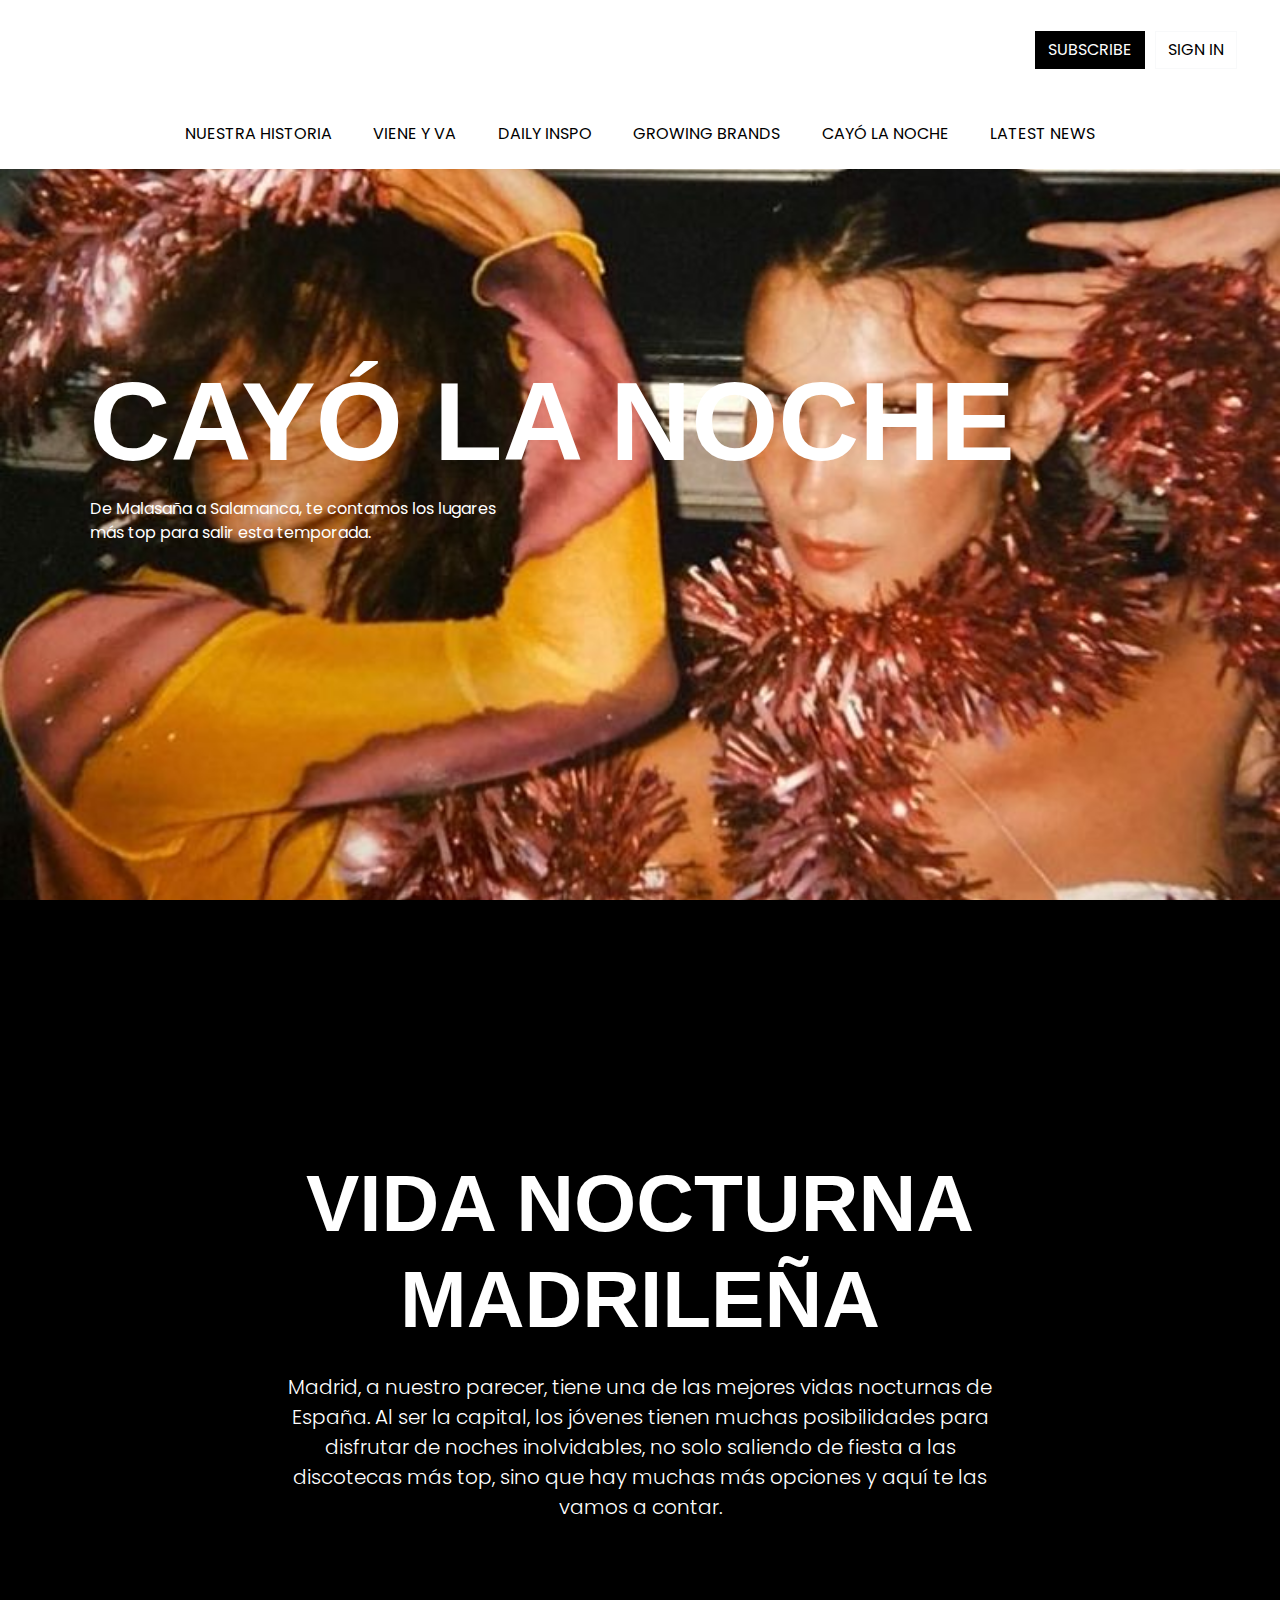
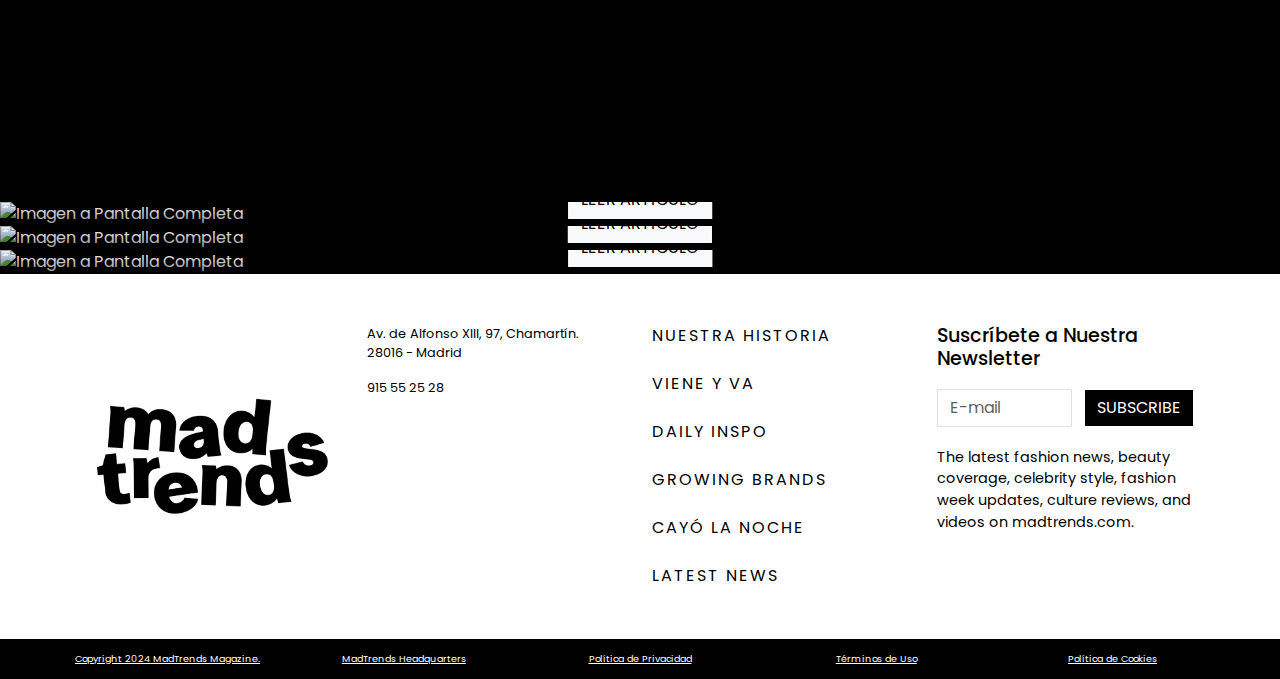
==== commit 9efb6509: "responsive tamaños letra y empezando 1920px" ====
--- a/cayolanochepag.html
+++ b/cayolanochepag.html
@@ -79,30 +79,29 @@
             <!-- NAVBAR PRINCIPAL -->
             <nav class="navbar navbar-expand-lg fixed-top">
                 <div class="container-fluid d-flex align-items-center">
-                    <!-- Botón de menú hamburguesa -->
+                   
                     <button class="navbar-toggler" type="button" data-bs-toggle="collapse" data-bs-target="#navbarNav" aria-controls="navbarNav" aria-expanded="false" aria-label="Toggle navigation">
-                        <!-- Aquí reemplazas el SVG de Bootstrap con el ícono que prefieras -->
-                        <i class="fas fa-bars"></i> <!-- Usando Font Awesome como ejemplo -->
+                        <i class="fas fa-bars"></i>
                     </button>
-        
+                    
                     <!-- Espacio entre el logo y los botones -->
                     <div class="d-flex flex-grow-1"></div>
-        
+                    
                     <!-- Logo -->
                     <a class="navbar-brand mx-auto" href="#" style="position: absolute; left: 50%; transform: translateX(-50%);">
                         <img id="logo" src="img/home/madtrendslogoblanco.png" alt="MadTrends" class="img-fluid" style="max-height: 10%;">
                     </a>
-        
-                    <!-- Botones de SUSCRÍBETE y ENTRAR (solo visibles en pantallas grandes) -->
+                    
+                    <!-- Botones -->
                     <div class="d-flex flex-grow-1 justify-content-end d-none d-lg-flex">
                         <button class="btn btn-light me-2">SUBSCRIBE</button>
                         <button class="btn btn-outline-light">SIGN IN</button>
                     </div>
                 </div>
-        
-                <!-- SUBMENÚ (COLAPSABLE) -->
+                <!-- SUBMENÚ  -->
+                 <div class="submenu">
                 <div class="collapse navbar-collapse" id="navbarNav">
-                    <ul class="navbar-nav flex-column w-100">
+                    <ul class="navbar-nav display-flex w-100">
                         <li class="nav-item">
                             <a class="nav-link" href="#historia">NUESTRA HISTORIA</a>
                         </li>
@@ -123,10 +122,15 @@
                         </li>
                     </ul>
                 </div>
+            </div>
             </nav>
         </div>
         
-                
+        
+        
+
+        
+   
        
     </header>
       
--- a/css/style.css
+++ b/css/style.css
@@ -645,8 +645,28 @@
 /* Ordenador */
 @media (max-width: 1920px) { 
     
-       
-}
+    h1 {
+        font-size: 7em;
+    }
+
+    h2 {
+        font-size: 5em;
+    }
+
+    h3 {
+        font-size: 4em;
+    }
+
+    h4 {
+        font-size: em;
+    }
+
+    p { 
+        font-size: 1em;
+    }
+}
+
+
 
 /* Movil */
 @media (max-width: 450px) { 
@@ -655,8 +675,16 @@
         font-size: 40px;
 }
 
-.container h2 {
-        font-size: 20px;
+h2 {
+    font-size: 20px;
+}
+
+p { 
+    font-size: 10px;
+}
+
+.lead {
+    font-size: 12px;
 }
 
 
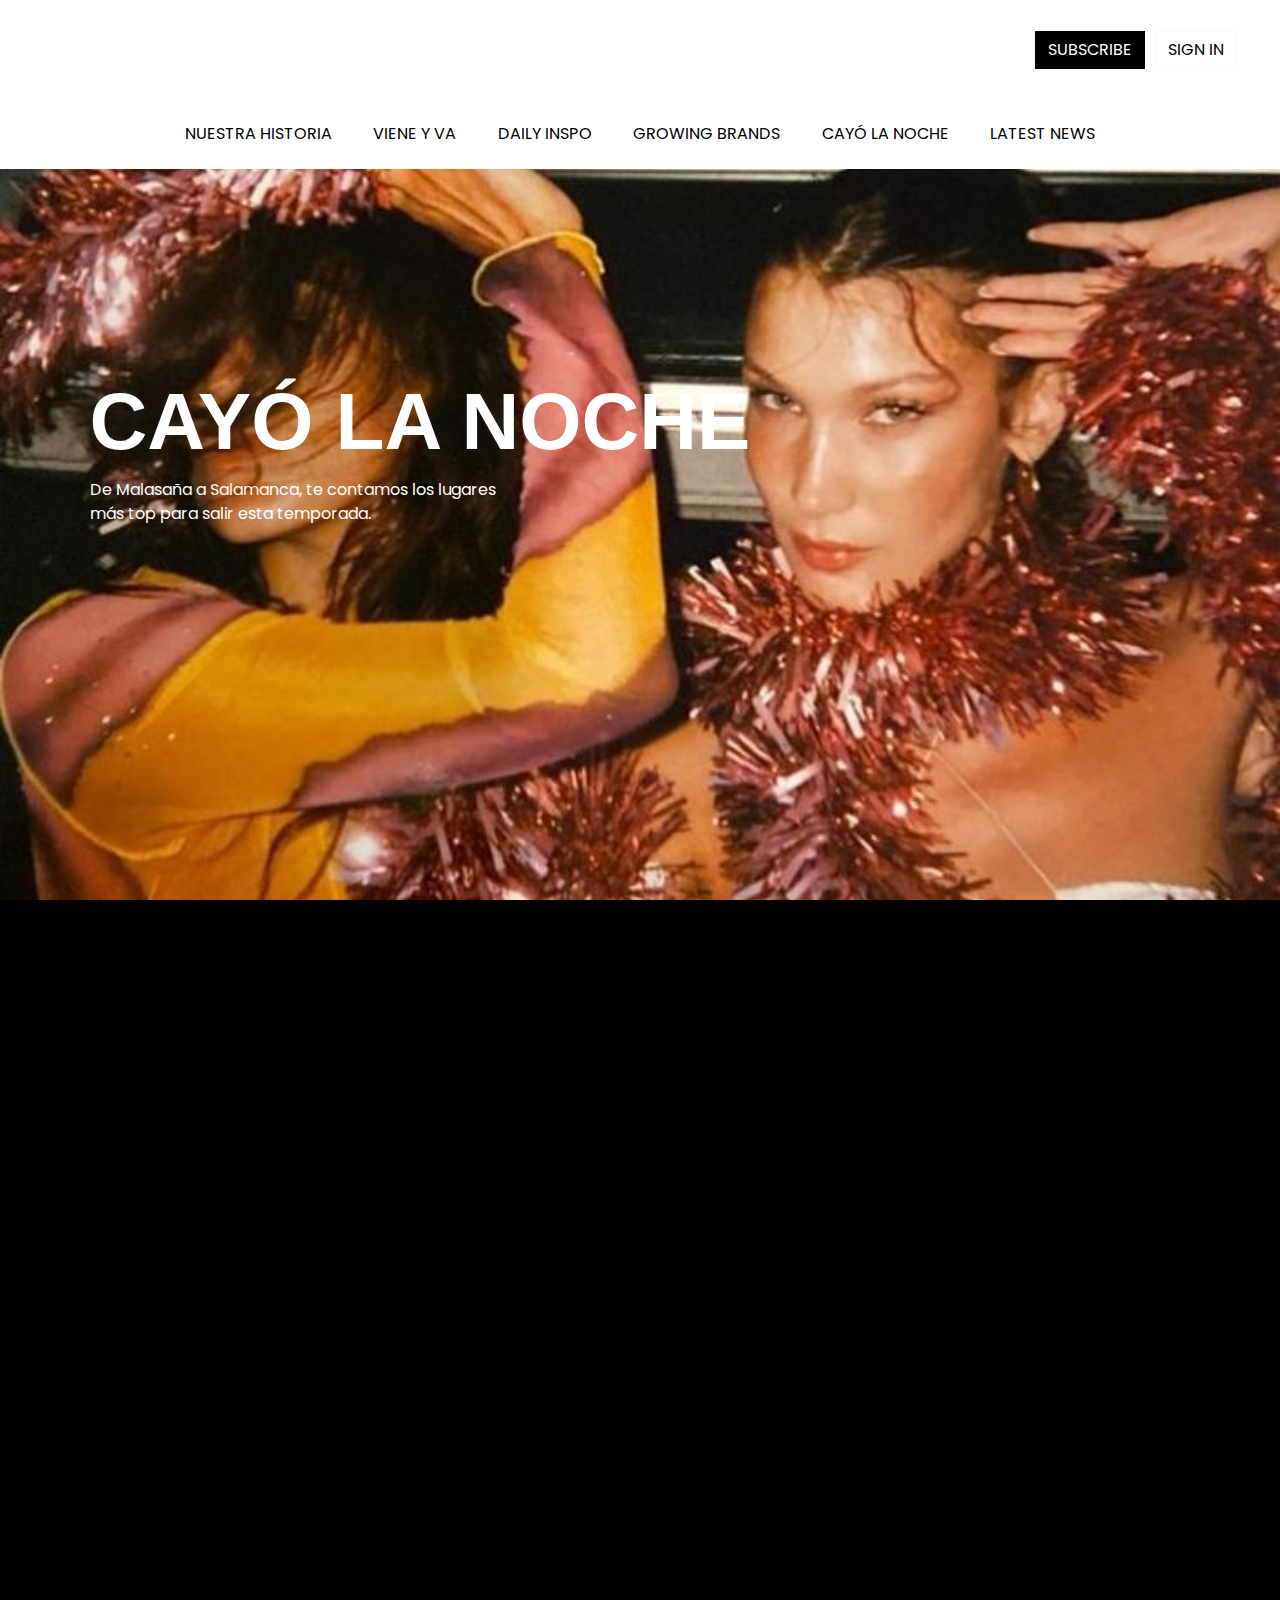
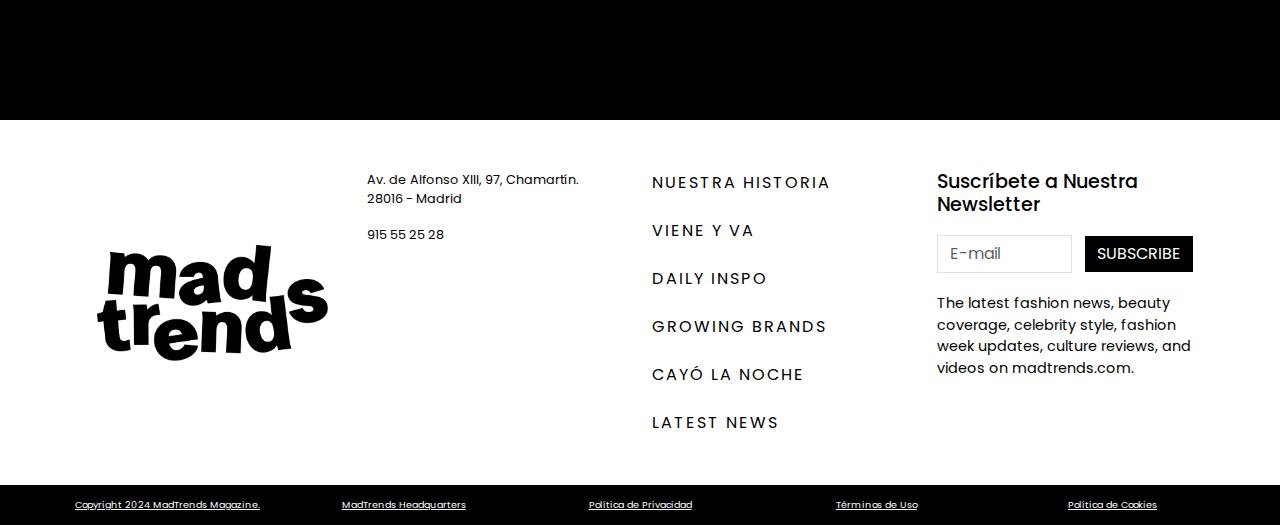
==== commit 3513203c: "correciones" ====
--- a/cayolanochepag.html
+++ b/cayolanochepag.html
@@ -9,11 +9,6 @@
     <meta name="viewport" content="width=device-width, initial-scale=1.0" />
     <meta http-equiv="X-UA-Compatible" content="ie=edge" />
     <link rel="stylesheet" href="https://use.typekit.net/qhm8wqj.css" />
-
-    <meta charset="UTF-8">
-    <meta name="viewport" content="width=device-width, initial-scale=1.0">
-    <title>Modal de Texto Grande</title>
-    <link href="https://cdn.jsdelivr.net/npm/bootstrap@5.3.0/dist/css/bootstrap.min.css" rel="stylesheet">
 
     <!-- BOOTSTRAP -->
     <link rel="stylesheet" href="https://cdn.jsdelivr.net/npm/bootstrap@5.3.3/dist/css/bootstrap.min.css" />
@@ -43,7 +38,7 @@
      <link href="https://fonts.googleapis.com/css2?family=Paytone+One&display=swap" rel="stylesheet">
  
     <!-- Inserción del favicon -->
-    <link href="img/home/madtrendslogofavicon.png" rel="icon" type="image/home/png">
+    <link href="img/home/madtrendslogofavicon.png" rel="icon" type="image/png">
 
     <!-- Flickity CSS -->
     <link rel="stylesheet" href="https://unpkg.com/flickity@2/dist/flickity.min.css">
@@ -60,13 +55,18 @@
     integrity="sha512-v2CJ7UaYy4JwqLDIrZUI/4hqeoQieOmAZNXBeQyjo21dadnwR+8ZaIJVT8EE2iyI61OV8e6M8PP2/4hpQINQ/g=="
     crossorigin="anonymous" referrerpolicy="no-referrer"> </script>
 
+     <!-- Incluir AOS CSS -->
+     <link href="https://cdn.jsdelivr.net/npm/aos@2.3.4/dist/aos.css" rel="stylesheet">
+
+     <!-- Incluir AOS JS -->
+     <script src="https://cdn.jsdelivr.net/npm/aos@2.3.4/dist/aos.js"></script>
+
 
 </head>
 
 <body>
     
     <header>
-
         <div class="header-container">
             <img src="img/noche/nocheheader.jpeg" alt="Imagen de Noche" class="full-width-header">
              <!-- Texto superpuesto -->
@@ -74,6 +74,7 @@
             <h1 class="text-start mb-2">CAYÓ LA NOCHE</h1>
             <p class="text-start mb-0">De Malasaña a Salamanca, te contamos los lugares <br> más top para salir esta temporada.</p>
         </div>
+    </div>
 
         <div class="menu">
             <!-- NAVBAR PRINCIPAL -->
@@ -135,15 +136,18 @@
     </header>
       
     <section id="historia">
+        <div data-aos="fade-in" data-aos-duration="1000">
         <div class="container text-center">
             <h2 class="mb-4">VIDA NOCTURNA MADRILEÑA</h2>
             <p class="lead mb-4"> Madrid, a nuestro parecer, tiene una de las mejores vidas nocturnas de España. Al ser la capital, los jóvenes tienen muchas posibilidades para disfrutar de noches inolvidables, no solo saliendo de fiesta a las discotecas más top, sino que hay muchas más opciones 
                 y aquí te las vamos a contar. </p>
         </div>
+        </div>
     </section>
 
 
         <div class="nocheimages">
+            <div data-aos="fade-in" data-aos-duration="1000">
             <div class="container-fluid">
                 <div class="row">
                     <!-- Sección MALASAÑA -->
@@ -243,14 +247,12 @@
                     </div>
                 </div>
             </div>
-            
-            
-            
-
-    </section>
+        </div>
+    </div>          
+           
    
     
-     <!-- Footer superior -->
+   <!-- Footer superior -->
 <footer class="footer-top">
     <div class="container">
         <div class="row">
@@ -261,11 +263,16 @@
             </div>
             <div class="col-md-3 footer-direction">
                 <ul class="list-unstyled">
+                    <li class="list-item">
                     <p>Av. de Alfonso XIII,  97, Chamartín. <br> 28016 - Madrid</p>
+                    </li>
+                    <li class="list-item">
                     <p>915 55 25 28</p>
+                    </li>
                 </ul>
             </div>
             <div class="col-md-3 list-column footer-column">
+                <ul class="navbar-nav display-flex w-100">
                     <li class="list-item">
                         <a class="list-link" href="#historia">NUESTRA HISTORIA</a>
                     </li>
@@ -284,6 +291,7 @@
                     <li class="list-item">
                         <a class="list-link" href="#news">LATEST NEWS</a>
                     </li>
+                </ul>
             </div>
             <div class="form col-md-3 newsletter-column text-black">
                 <h5>Suscríbete a Nuestra Newsletter</h5>
@@ -298,7 +306,6 @@
                 
             </div>
         </div>
-    </div>
 </footer>
 
 <!-- Footer inferior -->
@@ -314,16 +321,7 @@
     </div>
 </footer>
 
-
-
-
-
-
-
-
-
-       
-
+     
      
   <!-- CHART JS CDN -->
   <script src="https://cdn.jsdelivr.net/npm/chart.js"></script>
@@ -337,7 +335,6 @@
 <script src="https://cdnjs.cloudflare.com/ajax/libs/jquery/3.6.0/jquery.min.js"></script>
 <script src="https://cdnjs.cloudflare.com/ajax/libs/slick-carousel/1.8.1/slick.min.js"></script>
 
-  
-  </body>
+</body>
   
   </html>       --- a/css/style.css
+++ b/css/style.css
@@ -115,7 +115,6 @@
 
 .menu:hover .btn-outline-light {
     color: var(--color2); 
-    border-color: none; 
 }
 
 .menu:hover .btn-light:hover {
@@ -358,8 +357,7 @@
     left: 0;
     width: 100%;
     height: 100%;
-    background: linear-gradient(to bottom, rgba(255, 255, 255, 0), rgba(0, 0, 0, 0.435)); /
-
+    background: linear-gradient(to bottom, rgba(255, 255, 255, 0), rgba(0, 0, 0, 0.435));
 }
 
 .overlay {
@@ -457,7 +455,7 @@
     font-weight: bold;
     margin-bottom: 5px; 
     line-height: 1.5; 
-    letter-spacing: 10;
+    letter-spacing: 5px;
 }
 
 .card-title {
@@ -650,15 +648,11 @@
     }
 
     h2 {
-        font-size: 5em;
-    }
-
-    h3 {
         font-size: 4em;
     }
 
-    h4 {
-        font-size: em;
+    h3 {
+        font-size: 3em;
     }
 
     p { 
@@ -666,27 +660,37 @@
     }
 }
 
-
-
-/* Movil */
-@media (max-width: 450px) { 
-
-h1 {
-        font-size: 40px;
-}
-
-h2 {
-    font-size: 20px;
-}
-
-p { 
-    font-size: 10px;
-}
-
-.lead {
-    font-size: 12px;
-}
-
+/* Ordenador */
+@media (max-width: 1280px)  { 
+
+    h1 {
+        font-size: 5em;
+    }
+
+    h2 {
+        font-size: 2em;
+    }
+}
+
+/* Ipad */
+@media (max-width: 820px)  { 
+
+    h1 {
+        font-size: 4em;
+    }
+}
+
+/* Ipad MINI */
+@media (max-width: 650px)  { 
+
+    h2 {
+        font-size: 2em;
+    }
+
+.container {
+padding-right: 5%;
+padding-left: 5%;
+}
 
 .submenu {
     display: none;
@@ -805,6 +809,147 @@
         display: block;
 }
  
+}
+
+
+
+/* Movil */
+@media (max-width: 450px) { 
+
+h1 {
+        font-size: 40px;
+}
+
+h2 {
+    font-size: 20px;
+}
+
+p { 
+    font-size: 10px;
+}
+
+.lead {
+    font-size: 12px;
+}
+
+
+.submenu {
+    display: none;
+    position: absolute;
+    top: 100%; 
+    left: 0;
+    width: 100%;
+    background-color: var(--background-color1);
+    box-shadow: none !important;
+}
+
+.submenu .navbar-nav {
+    flex-direction: column; 
+    text-align: center;
+}
+
+.navbar-nav .nav-item {
+    margin: 1rem 0; 
+}
+
+.navbar-nav .nav-link {
+    font-size: 18px;
+    padding: 15px 0;
+}
+
+.navbar:hover .submenu {
+    display: flex;
+}
+
+
+.submenu .nav-item {
+    display: inline-block;
+    flex: 1;
+    text-align: center;
+}
+
+.submenu .nav-link {
+    color: #333; 
+    padding: 10px;
+    text-transform: uppercase;
+}
+
+.navbar-nav {
+    justify-content: center;
+}
+
+
+.navbar-toggler {
+    margin: 0 !important; 
+    padding: 0; 
+}
+
+
+.navbar-toggler:focus {
+    outline: none !important; 
+    box-shadow: none !important; 
+}
+
+.navbar-toggler {
+    border: none !important; 
+    background-color: transparent; 
+}
+
+.navbar:hover .navbar-toggler {
+    display: block;
+}
+
+
+.navbar-toggler-icon {
+    display: none;
+}
+
+
+.navbar-toggler i {
+    font-size: 30px; 
+    color: white;    
+    transition: color 0.3s ease;
+    margin: 0 !important; 
+    padding: 0; 
+}
+
+
+.navbar:hover .navbar-toggler i {
+    color: var(--color2);   
+} 
+
+
+   
+.d-flex.justify-content-end {
+        display: none; 
+}
+
+   
+.navbar-collapse {
+        text-align: center;
+        background-color: var(--background-color1); 
+        width: 100%;
+        padding: 2rem 0;
+}
+
+.navbar-nav {
+        flex-direction: column;
+        text-align: center;
+}
+
+.navbar-nav .nav-item {
+        margin: 1rem 0;
+}
+
+.navbar-nav .nav-link {
+        font-size: 18px;
+        padding: 15px 0;
+}
+
+.navbar-collapse.show {
+        display: block;
+}
+ 
 #historia {
     padding-right: 15%;
     padding-left: 15%;
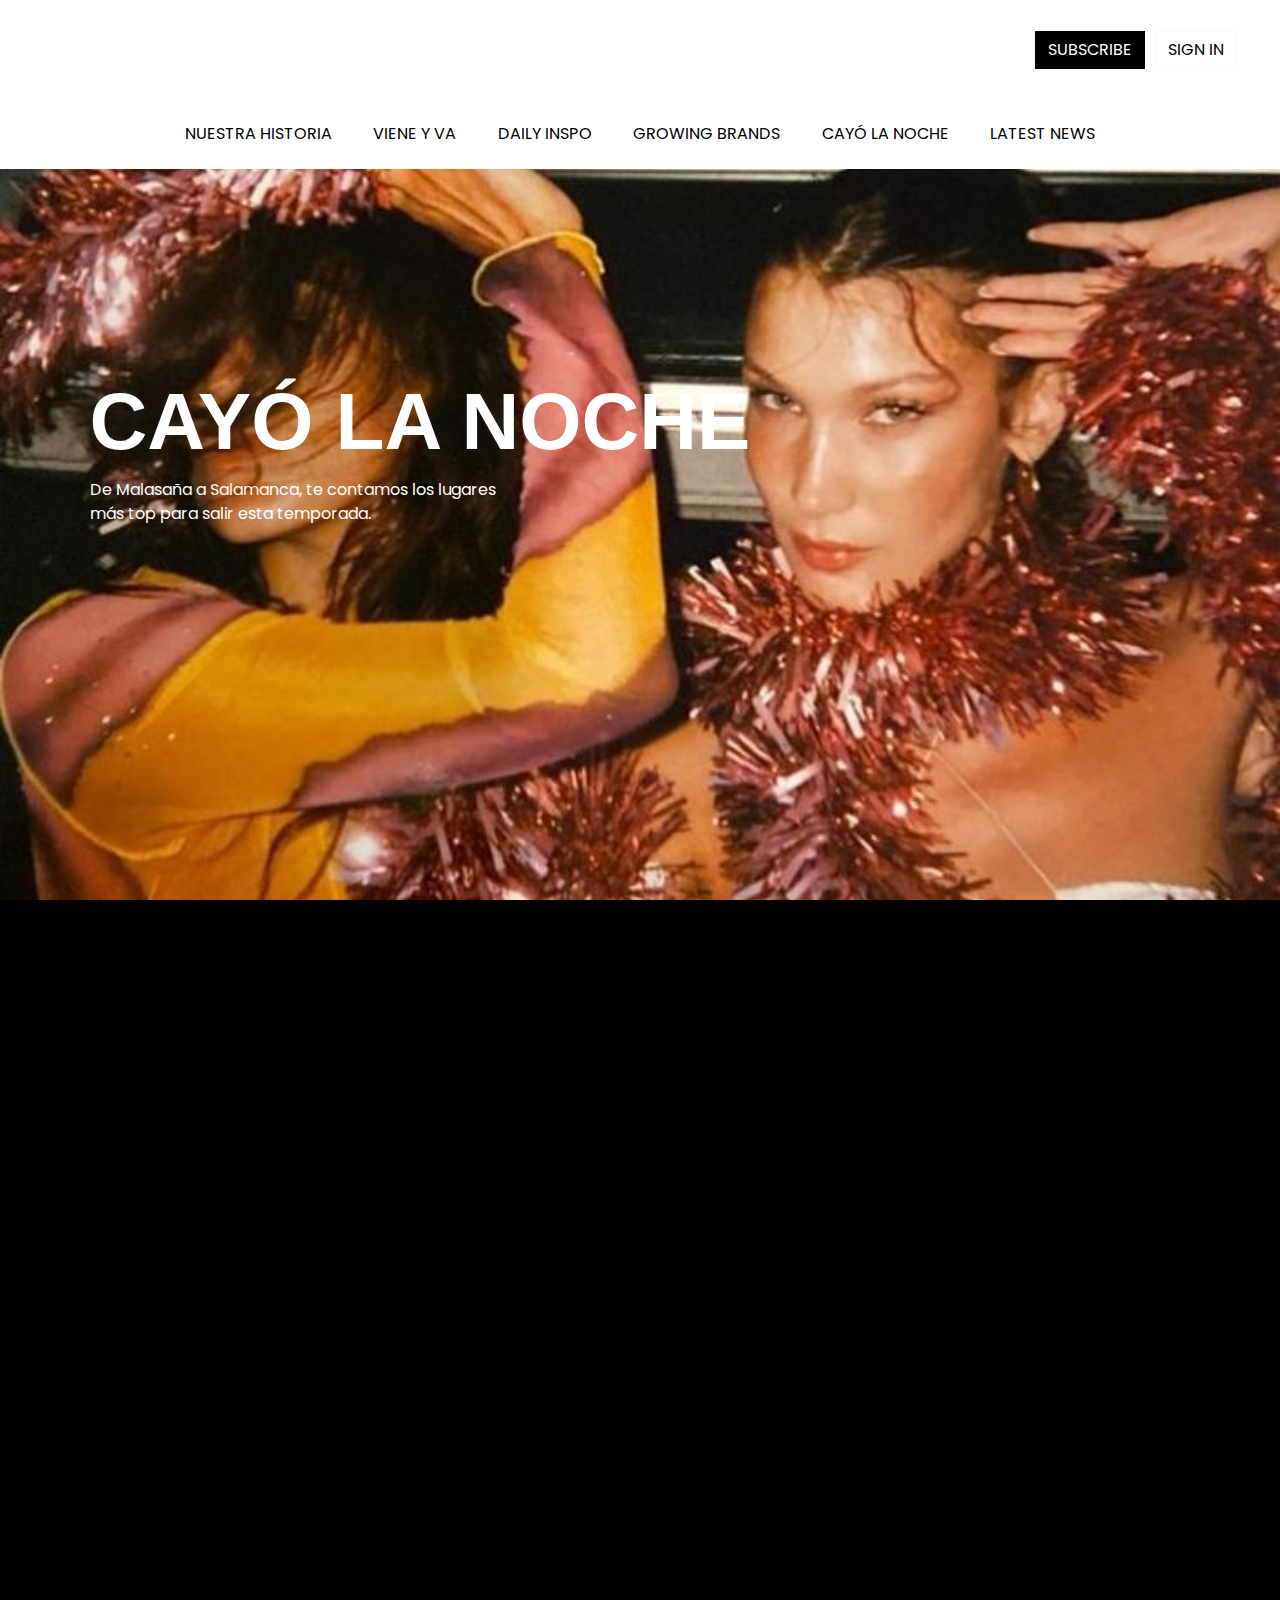
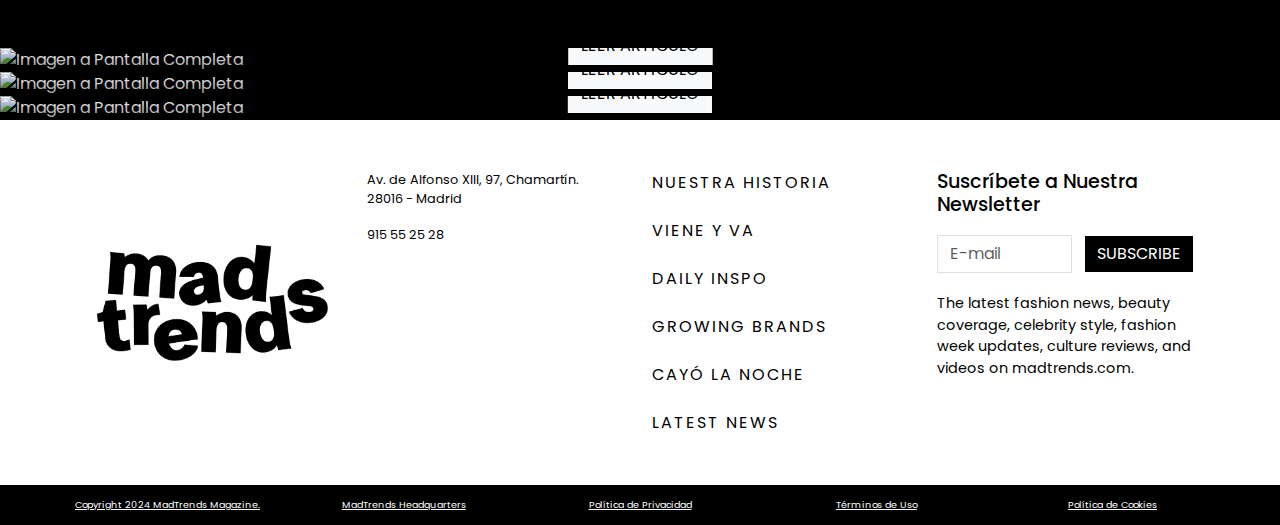
==== commit aa6a8db1: "Finalizado" ====
--- a/cayolanochepag.html
+++ b/cayolanochepag.html
@@ -12,18 +12,15 @@
 
     <!-- BOOTSTRAP -->
     <link rel="stylesheet" href="https://cdn.jsdelivr.net/npm/bootstrap@5.3.3/dist/css/bootstrap.min.css" />
-        
-    <!-- AOS CSS -->
-    <link href="https://unpkg.com/aos@2.3.1/dist/aos.css" rel="stylesheet">
+ 
     
     <!-- CUSTOM CSS     -->
-    <link rel="stylesheet" href="css/style.css"/>
+    <link rel="stylesheet" href="css/style.css" />
+   
         
     <!-- JQUERY -->
     <script src="https://cdnjs.cloudflare.com/ajax/libs/jquery/3.7.1/jquery.js" integrity="sha512-+k1pnlgt4F1H8L7t3z95o3/KO+o78INEcXTbnoJQ/F2VqDVhWoaiVml/OEHv9HsVgxUaVW+IbiZPUJQfF/YxZw==" crossorigin="anonymous" referrerpolicy="no-referrer"></script>
     
-    <!-- AOS JS -->
-    <script src="https://unpkg.com/aos@2.3.1/dist/aos.js"></script>
 
     <!-- Typed.js CDN -->
     <script src="https://unpkg.com/typed.js@2.1.0/dist/typed.umd.js"></script>
@@ -37,6 +34,7 @@
      <link rel="preconnect" href="https://fonts.gstatic.com" crossorigin>
      <link href="https://fonts.googleapis.com/css2?family=Paytone+One&display=swap" rel="stylesheet">
  
+
     <!-- Inserción del favicon -->
     <link href="img/home/madtrendslogofavicon.png" rel="icon" type="image/png">
 
@@ -55,12 +53,16 @@
     integrity="sha512-v2CJ7UaYy4JwqLDIrZUI/4hqeoQieOmAZNXBeQyjo21dadnwR+8ZaIJVT8EE2iyI61OV8e6M8PP2/4hpQINQ/g=="
     crossorigin="anonymous" referrerpolicy="no-referrer"> </script>
 
-     <!-- Incluir AOS CSS -->
-     <link href="https://cdn.jsdelivr.net/npm/aos@2.3.4/dist/aos.css" rel="stylesheet">
-
-     <!-- Incluir AOS JS -->
-     <script src="https://cdn.jsdelivr.net/npm/aos@2.3.4/dist/aos.js"></script>
-
+    <!-- SLICK -->
+    <link rel="stylesheet" href="https://cdnjs.cloudflare.com/ajax/libs/slick-carousel/1.8.1/slick.min.css" />
+    <link rel="stylesheet" href="https://cdnjs.cloudflare.com/ajax/libs/slick-carousel/1.8.1/slick-theme.min.css" />
+
+    <!-- Incluir AOS CSS -->
+    <link href="https://cdn.jsdelivr.net/npm/aos@2.3.4/dist/aos.css" rel="stylesheet">
+
+    <!-- Incluir AOS JS -->
+    <script src="https://cdn.jsdelivr.net/npm/aos@2.3.4/dist/aos.js"></script>
+    
 
 </head>
 
@@ -146,14 +148,14 @@
     </section>
 
 
+    <section id="cayolanochelugares">
         <div class="nocheimages">
-            <div data-aos="fade-in" data-aos-duration="1000">
             <div class="container-fluid">
                 <div class="row">
                     <!-- Sección MALASAÑA -->
                     <div class="col-12 p-0">
                         <div class="image-container">
-                            <img src="img/noche/11.jpg" alt="Imagen a Pantalla Completa" class="full-width-image">
+                            <img src="img/noche/1.jpg" alt="Imagen a Pantalla Completa" class="full-width-image">
                             <div class="overlay">
                                 <h2>MALASAÑA</h2>
                                 <a href="#" class="btn btn-light me-2" data-bs-toggle="modal" data-bs-target="#myModal1">LEER ARTÍCULO</a>
@@ -244,11 +246,18 @@
                                 </div>
                             </div>
                         </div>
-                    </div>
-                </div>
-            </div>
-        </div>
-    </div>          
+                        </div>  
+                        
+                        
+                        
+                        
+                        </div>
+                        </div>
+                        </div>
+                        
+
+        </div>
+    </section>   
            
    
     
@@ -304,8 +313,9 @@
                 <p class="mt-3 text-black">The latest fashion news, beauty coverage, celebrity style, fashion week updates, culture reviews, and videos on madtrends.com.</p>
             </div>
                 
-            </div>
-        </div>
+
+       </div>
+        
 </footer>
 
 <!-- Footer inferior -->
--- a/css/style.css
+++ b/css/style.css
@@ -464,12 +464,6 @@
     margin-bottom: 10px; 
 }
 
-h9 {
-    font-size: 0.9rem; 
-    color: rgb(157, 157, 157); 
-    line-height: 1.5; 
-}
-
 .row-equal-height .col-md-4 {
     display: flex;
     flex-direction: column;
@@ -684,7 +678,7 @@
 @media (max-width: 650px)  { 
 
     h2 {
-        font-size: 2em;
+        font-size: 1.5em;
     }
 
 .container {
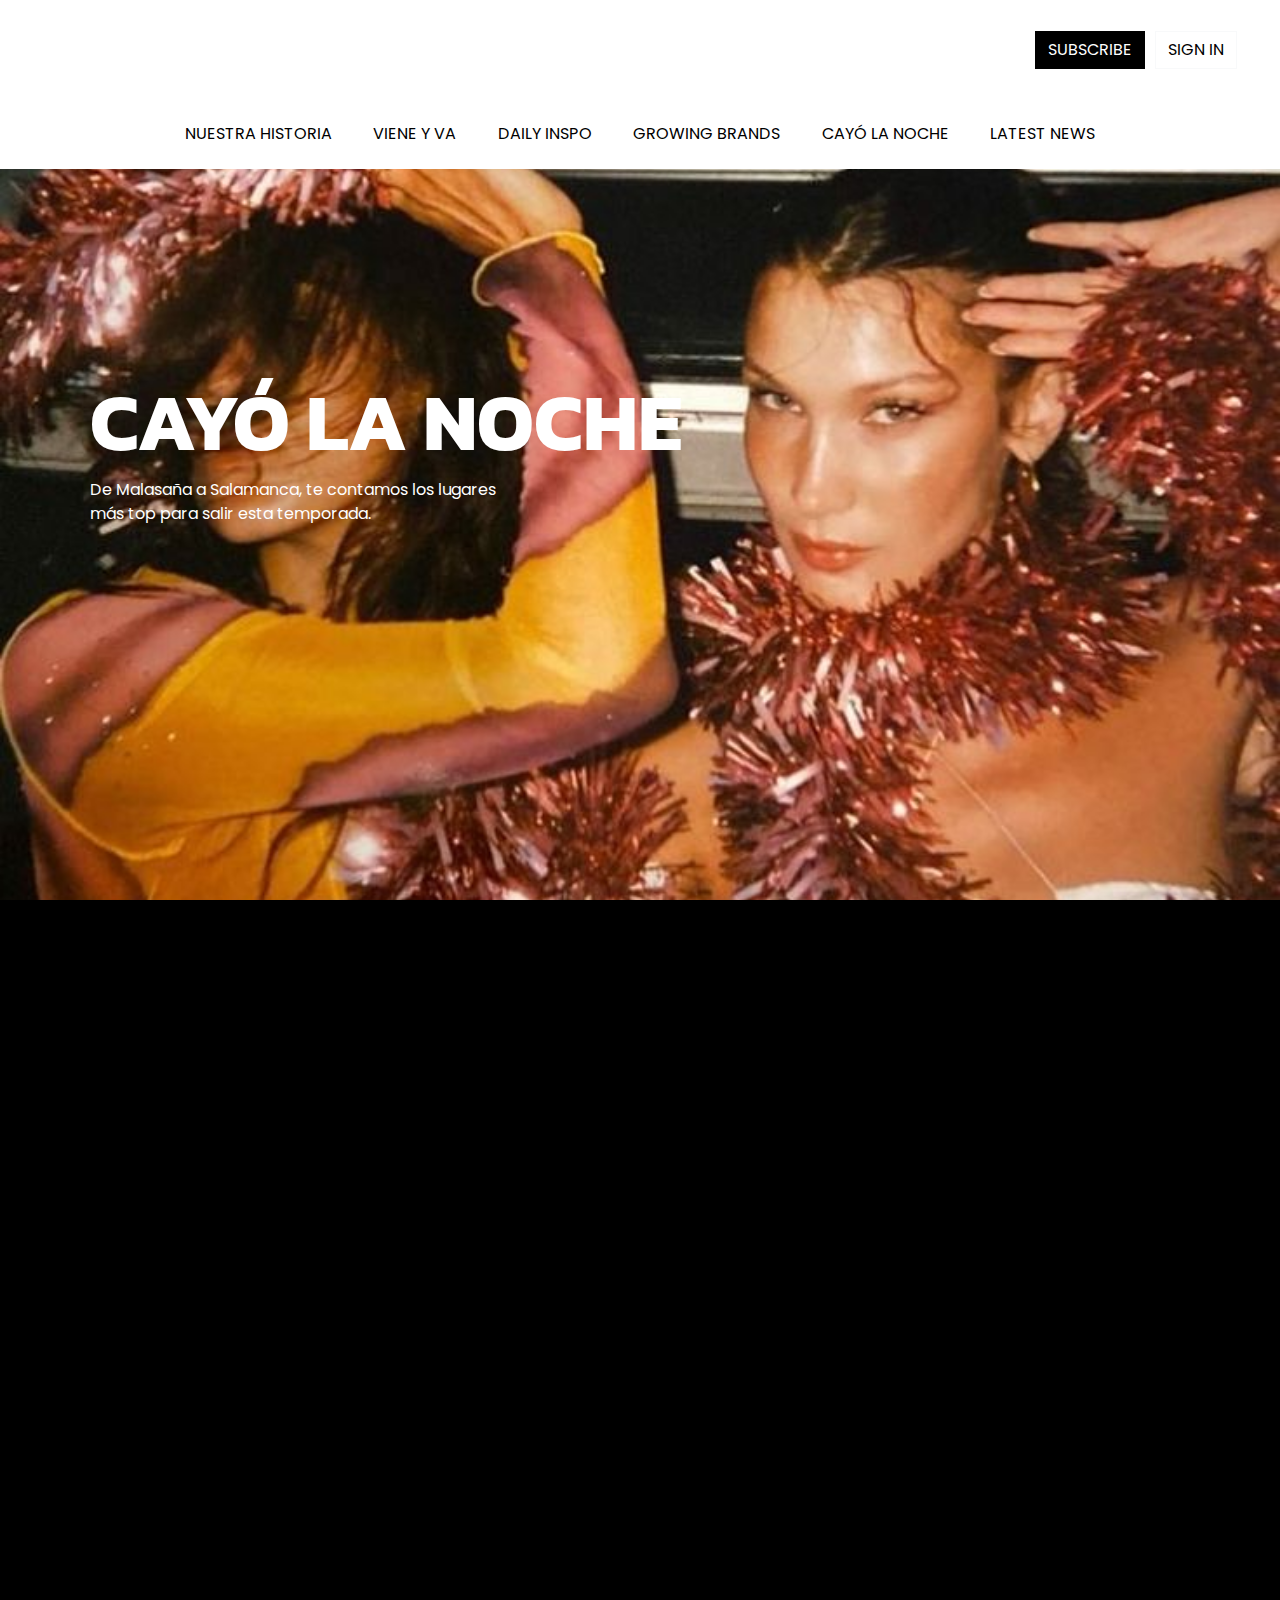
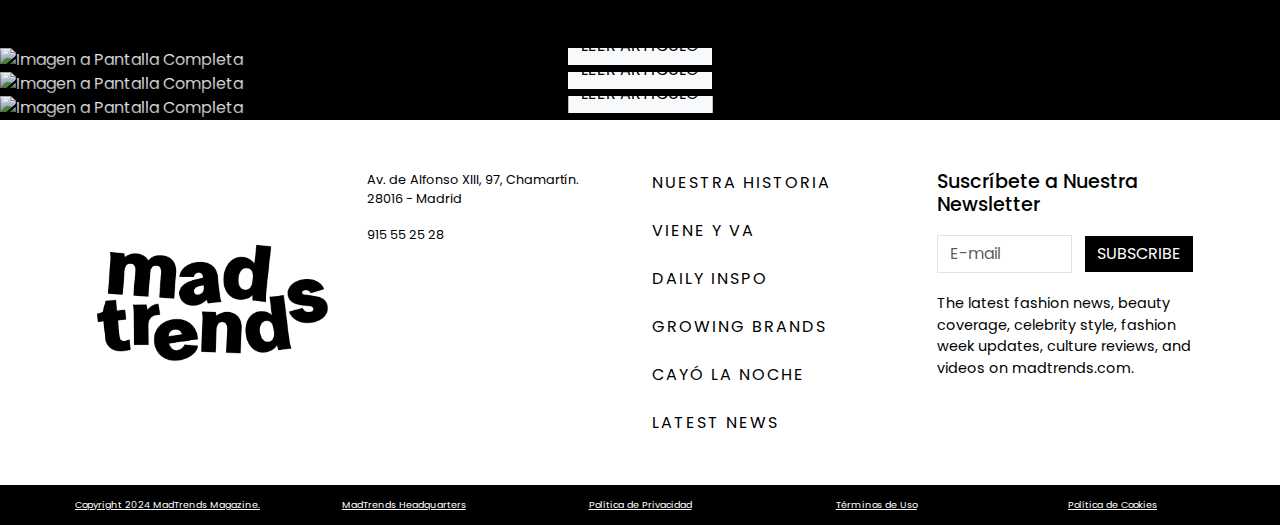
==== commit 4d3fc81f: "tipografía titulares" ====
--- a/cayolanochepag.html
+++ b/cayolanochepag.html
@@ -31,8 +31,8 @@
      <link href="https://fonts.googleapis.com/css2?family=Poppins:wght@300;500;700;900&display=swap" rel="stylesheet">
  
      <link rel="preconnect" href="https://fonts.googleapis.com">
-     <link rel="preconnect" href="https://fonts.gstatic.com" crossorigin>
-     <link href="https://fonts.googleapis.com/css2?family=Paytone+One&display=swap" rel="stylesheet">
+<link rel="preconnect" href="https://fonts.gstatic.com" crossorigin>
+<link href="https://fonts.googleapis.com/css2?family=Kanit:ital,wght@0,100;0,200;0,300;0,400;0,500;0,600;0,700;0,800;0,900;1,100;1,200;1,300;1,400;1,500;1,600;1,700;1,800;1,900&display=swap" rel="stylesheet">
  
 
     <!-- Inserción del favicon -->
--- a/css/style.css
+++ b/css/style.css
@@ -13,7 +13,7 @@
     --background-color1: rgb(255, 255, 255);
     --background-color2: rgb(0, 0, 0);
     --background-color3: #ff0e87;
-    --fuenteTitulos: "Kanit", sans-serif;
+    --fuenteTitulos: 'Kanit', sans-serif;
     --fuenteGeneral: 'Poppins', sans-serif;
 
 }
